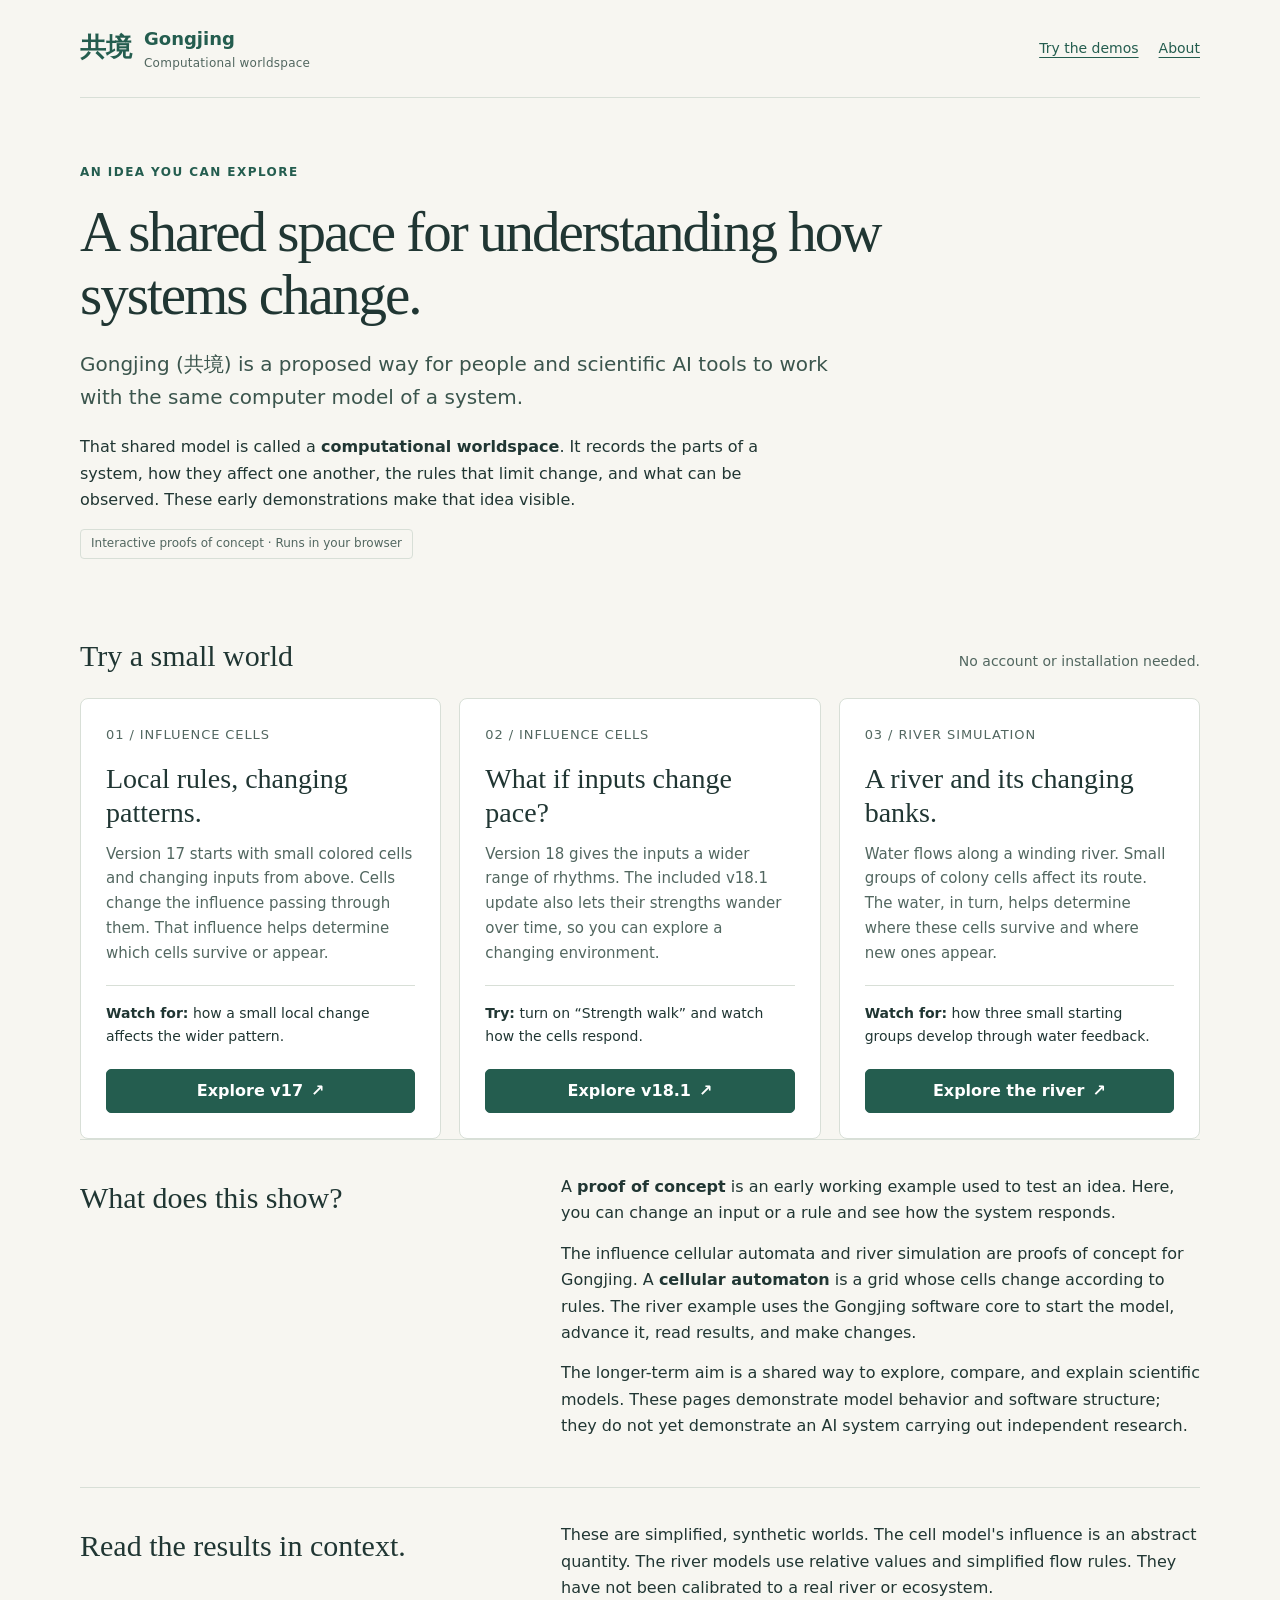
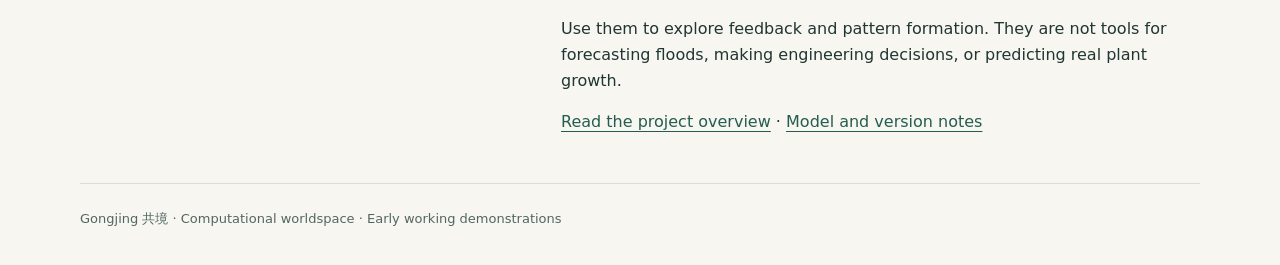
==== index.html @ f3f5782f "Gongjing 共境: computational worldspace proofs of concept Static site with three interactive browser d" ====
<!doctype html>
<html lang="en">
<head><meta charset="utf-8"><meta name="viewport" content="width=device-width,initial-scale=1"><meta name="description" content="Explore Gongjing (共境), a shared computational worldspace, through interactive influence-cell and river simulations."><title>Gongjing 共境 | Computational worldspace</title><link rel="icon" href="favicon.svg" type="image/svg+xml"><link rel="stylesheet" href="styles.css"></head>
<body>
<header class="site-header"><a class="brand" href="index.html"><span class="brand-mark" lang="zh">共境</span><span>Gongjing<small>Computational worldspace</small></span></a><nav aria-label="Main navigation"><a href="#demos">Try the demos</a><a href="#about">About</a></nav></header>
<main class="home">
<section class="hero"><span class="eyebrow">An idea you can explore</span><h1>A shared space for understanding how systems change.</h1><p class="lead">Gongjing (<span lang="zh">共境</span>) is a proposed way for people and scientific AI tools to work with the same computer model of a system.</p><p>That shared model is called a <b>computational worldspace</b>. It records the parts of a system, how they affect one another, the rules that limit change, and what can be observed. These early demonstrations make that idea visible.</p><span class="tag">Interactive proofs of concept · Runs in your browser</span></section>
<section id="demos" aria-labelledby="demos-title"><div class="section-heading"><h2 id="demos-title">Try a small world</h2><p>No account or installation needed.</p></div>
<div class="demo-grid">
<article class="demo-card"><span class="number">01 / INFLUENCE CELLS</span><h3>Local rules, changing patterns.</h3><p>Version 17 starts with small colored cells and changing inputs from above. Cells change the influence passing through them. That influence helps determine which cells survive or appear.</p><p class="watch"><b>Watch for:</b> how a small local change affects the wider pattern.</p><a class="button" href="v17.html">Explore v17 <span aria-hidden="true">↗</span></a></article>
<article class="demo-card"><span class="number">02 / INFLUENCE CELLS</span><h3>What if inputs change pace?</h3><p>Version 18 gives the inputs a wider range of rhythms. The included v18.1 update also lets their strengths wander over time, so you can explore a changing environment.</p><p class="watch"><b>Try:</b> turn on “Strength walk” and watch how the cells respond.</p><a class="button" href="v18.html">Explore v18.1 <span aria-hidden="true">↗</span></a></article>
<article class="demo-card"><span class="number">03 / RIVER SIMULATION</span><h3>A river and its changing banks.</h3><p>Water flows along a winding river. Small groups of colony cells affect its route. The water, in turn, helps determine where these cells survive and where new ones appear.</p><p class="watch"><b>Watch for:</b> how three small starting groups develop through water feedback.</p><a class="button" href="river.html">Explore the river <span aria-hidden="true">↗</span></a></article>
</div>
</section>
<section class="explanation" id="about"><h2>What does this show?</h2><div><p>A <b>proof of concept</b> is an early working example used to test an idea. Here, you can change an input or a rule and see how the system responds.</p><p>The influence cellular automata and river simulation are proofs of concept for Gongjing. A <b>cellular automaton</b> is a grid whose cells change according to rules. The river example uses the Gongjing software core to start the model, advance it, read results, and make changes.</p><p>The longer-term aim is a shared way to explore, compare, and explain scientific models. These pages demonstrate model behavior and software structure; they do not yet demonstrate an AI system carrying out independent research.</p></div></section>
<section class="explanation"><h2>Read the results in context.</h2><div><p>These are simplified, synthetic worlds. The cell model's influence is an abstract quantity. The river models use relative values and simplified flow rules. They have not been calibrated to a real river or ecosystem.</p><p>Use them to explore feedback and pattern formation. They are not tools for forecasting floods, making engineering decisions, or predicting real plant growth.</p><p><a href="README.md">Read the project overview</a> · <a href="MODEL_NOTES.md">Model and version notes</a></p></div></section>
</main><footer class="site-footer">Gongjing <span lang="zh">共境</span> · Computational worldspace · Early working demonstrations</footer>
</body></html>
---- styles.css ----
:root{color-scheme:light;--paper:#f7f6f1;--ink:#203633;--muted:#526760;--line:#d8dfd7;--green:#245d4f;--white:#fff;--blue:#246c90}
*{box-sizing:border-box}html{scroll-behavior:smooth}body{margin:0;background:var(--paper);color:var(--ink);font:16px/1.65 system-ui,-apple-system,BlinkMacSystemFont,"Segoe UI",sans-serif}a{color:var(--green);text-underline-offset:4px}a:hover{color:#103d33}a:focus-visible,button:focus-visible,input:focus-visible,summary:focus-visible,select:focus-visible{outline:3px solid #d9a33e;outline-offset:4px}button,input,select{font:inherit}button{cursor:pointer}button:disabled{cursor:default;opacity:.5}.site-header,main.home,.site-footer,.demo-shell{width:min(1120px,calc(100% - 40px));margin-inline:auto}.site-header{display:flex;align-items:center;justify-content:space-between;gap:16px;padding:24px 0;border-bottom:1px solid var(--line)}.brand{text-decoration:none;display:flex;gap:12px;align-items:center;font-size:18px;font-weight:700}.brand-mark{font-family:serif;color:var(--green);font-size:26px}.brand small{display:block;font-size:12px;font-weight:400;letter-spacing:.02em;color:var(--muted)}.site-header nav{display:flex;gap:20px;font-size:14px}.eyebrow{color:var(--green);text-transform:uppercase;font-size:12px;letter-spacing:.12em;font-weight:700}.hero{padding:60px 0 40px;max-width:850px}.hero h1{font-family:Georgia,"Times New Roman",serif;font-weight:400;line-height:1.1;letter-spacing:-.035em;font-size:clamp(34px,5vw,57px);margin:16px 0 22px}.hero .lead{font-size:20px;max-width:750px;color:#3b554d}.hero p{max-width:740px}.tag{display:inline-flex;padding:4px 10px;border:1px solid var(--line);border-radius:4px;font-size:12px;color:var(--muted)}.section-heading{display:flex;gap:20px;align-items:baseline;justify-content:space-between;padding-top:15px}.section-heading h2{font:400 30px Georgia,serif}.section-heading p{font-size:14px;color:var(--muted)}.demo-grid{display:grid;grid-template-columns:repeat(3,minmax(0,1fr));gap:18px}.demo-card{background:var(--white);border:1px solid var(--line);padding:25px;display:flex;flex-direction:column;border-radius:8px}.demo-card .number{font-size:13px;color:var(--muted);letter-spacing:.07em}.demo-card h3{font:400 28px/1.2 Georgia,serif;margin:17px 0 12px}.demo-card p{color:var(--muted);font-size:15px;margin:0 0 20px}.demo-card .watch{color:var(--ink);font-size:14px;border-top:1px solid var(--line);padding-top:16px}.button{display:inline-flex;justify-content:center;align-items:center;gap:8px;text-decoration:none;background:var(--green);border:1px solid var(--green);border-radius:5px;padding:10px 16px;color:white;font-weight:600;line-height:1.4}.button:hover{background:#17483c;color:white}.demo-card .button{margin-top:auto}.button.secondary{background:transparent;color:var(--green);border-color:var(--line)}.related{margin:20px 0 46px;padding:19px 22px;border-left:3px solid #a7bba6;background:#eef2e9;font-size:15px}.explanation{border-top:1px solid var(--line);padding:34px 0;display:grid;grid-template-columns:1fr 1.5fr;gap:55px}.explanation h2{font:400 30px/1.2 Georgia,serif;margin:6px 0}.explanation p{margin:0 0 14px}.explanation ul{padding-left:20px}.site-footer{border-top:1px solid var(--line);padding:24px 0 35px;font-size:13px;color:var(--muted)}.demo-shell{padding:26px 0 45px}.demo-intro{max-width:800px;margin:0 0 25px}.demo-intro h1{font:400 clamp(28px,4vw,42px)/1.15 Georgia,serif;margin:10px 0 15px}.demo-intro p{margin:9px 0}.guide{background:#edf3eb;border:1px solid #d5e1d0;padding:16px 20px;border-radius:6px;margin:20px 0;font-size:15px}.guide p{margin:5px 0}.guide ol{margin:7px 0;padding-left:23px}.controls-bar{display:flex;gap:10px;flex-wrap:wrap;align-items:center;padding:15px;background:#fff;border:1px solid var(--line);border-radius:7px;margin:15px 0}.controls-bar button{padding:8px 14px;border:1px solid var(--line);background:white;border-radius:5px;min-height:42px}.controls-bar button.primary{background:var(--green);color:white;border-color:var(--green)}.controls-bar label{display:flex;align-items:center;gap:8px;font-size:14px}.controls-bar input[type=number]{width:94px;padding:7px;border:1px solid var(--line);border-radius:4px}.controls-bar input[type=range]{width:110px;accent-color:var(--green)}.view-grid{display:grid;grid-template-columns:repeat(3,minmax(0,1fr));gap:14px}.view{margin:0;min-width:0;background:white;border:1px solid var(--line);border-radius:7px;overflow:hidden}.view canvas{display:block;width:100%;aspect-ratio:1}.view figcaption{padding:13px 16px;font-size:14px;line-height:1.5}.view figcaption b{display:block;font-size:16px}.metrics-row{display:grid;grid-template-columns:repeat(4,minmax(0,1fr));gap:12px;margin:16px 0}.metric-box{border:1px solid var(--line);border-radius:6px;background:white;padding:14px}.metric-box span{font-size:13px;color:var(--muted);display:block}.metric-box strong{font-size:23px;font-weight:500}.model-note{font-size:14px;color:var(--muted)}details.notes{border:1px solid var(--line);border-radius:6px;padding:14px 18px;margin:16px 0;background:white}summary{cursor:pointer;font-weight:600}.notes p,.notes li{font-size:14px}.trace{white-space:pre-wrap;font:12px/1.55 ui-monospace,SFMono-Regular,Consolas,monospace;color:var(--muted);max-height:180px;overflow:auto}.table-wrap{overflow:auto}table{width:100%;border-collapse:collapse;font-size:14px}th,td{padding:10px 12px;text-align:left;vertical-align:top;border-bottom:1px solid var(--line)}.legend{display:flex;flex-wrap:wrap;gap:18px;font-size:13px;color:var(--muted);margin:12px 0}.legend i{display:inline-block;width:10px;height:10px;border-radius:2px;margin-right:5px}.river-stage{background:#f5f3ee;border:1px solid var(--line);border-radius:7px;overflow:hidden}.river-stage canvas{display:block;width:100%;height:620px}.running-status{font-size:14px;min-height:24px;color:var(--muted)}.toggle-row{display:flex;gap:14px;flex-wrap:wrap;font-size:14px}.toggle-row label{display:flex;gap:6px;align-items:center}
@media(max-width:760px){.demo-grid,.view-grid{grid-template-columns:1fr}.demo-card{padding:23px}.hero{padding:35px 0 25px}.hero .lead{font-size:18px}.explanation{grid-template-columns:1fr;gap:16px}.section-heading{display:block}.section-heading p{margin-top:-12px}.site-header nav{gap:12px}.brand small{max-width:130px}.metrics-row{grid-template-columns:repeat(2,minmax(0,1fr))}.river-stage canvas{height:520px}.view canvas{max-height:450px}.site-header,main.home,.site-footer,.demo-shell{width:calc(100% - 28px)}}
@media(prefers-reduced-motion:reduce){html{scroll-behavior:auto}}
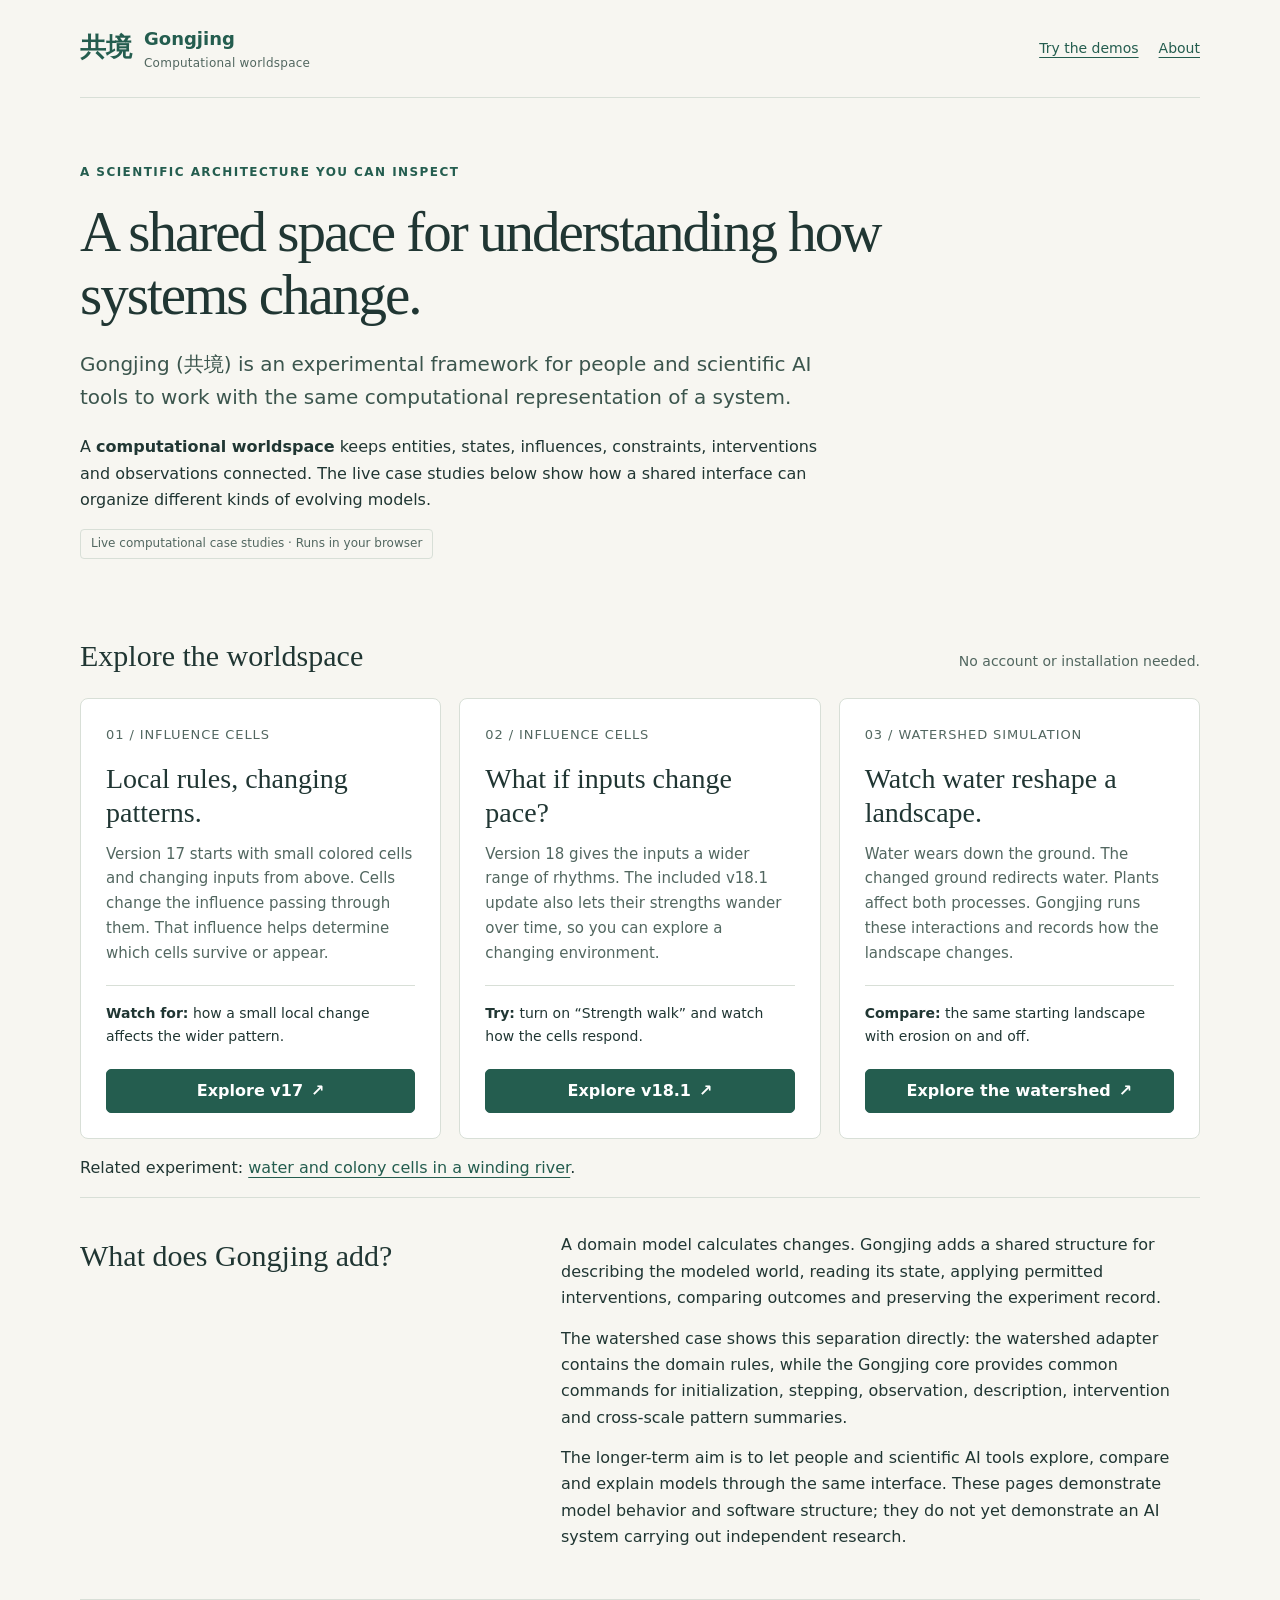
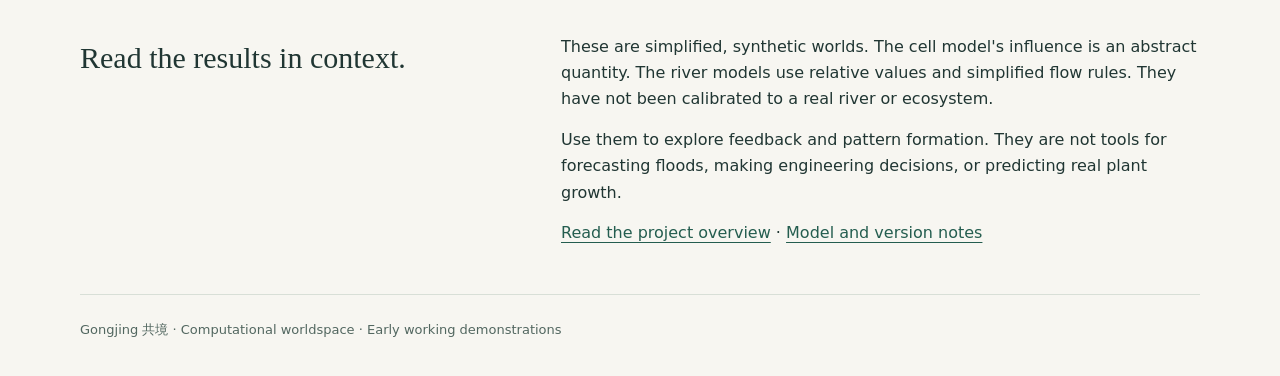
==== commit abc2677e: "Present watershed as a Gongjing computational worldspace" ====
--- a/index.html
+++ b/index.html
@@ -4,15 +4,16 @@
 <body>
 <header class="site-header"><a class="brand" href="index.html"><span class="brand-mark" lang="zh">共境</span><span>Gongjing<small>Computational worldspace</small></span></a><nav aria-label="Main navigation"><a href="#demos">Try the demos</a><a href="#about">About</a></nav></header>
 <main class="home">
-<section class="hero"><span class="eyebrow">An idea you can explore</span><h1>A shared space for understanding how systems change.</h1><p class="lead">Gongjing (<span lang="zh">共境</span>) is a proposed way for people and scientific AI tools to work with the same computer model of a system.</p><p>That shared model is called a <b>computational worldspace</b>. It records the parts of a system, how they affect one another, the rules that limit change, and what can be observed. These early demonstrations make that idea visible.</p><span class="tag">Interactive proofs of concept · Runs in your browser</span></section>
-<section id="demos" aria-labelledby="demos-title"><div class="section-heading"><h2 id="demos-title">Try a small world</h2><p>No account or installation needed.</p></div>
+<section class="hero"><span class="eyebrow">A scientific architecture you can inspect</span><h1>A shared space for understanding how systems change.</h1><p class="lead">Gongjing (<span lang="zh">共境</span>) is an experimental framework for people and scientific AI tools to work with the same computational representation of a system.</p><p>A <b>computational worldspace</b> keeps entities, states, influences, constraints, interventions and observations connected. The live case studies below show how a shared interface can organize different kinds of evolving models.</p><span class="tag">Live computational case studies · Runs in your browser</span></section>
+<section id="demos" aria-labelledby="demos-title"><div class="section-heading"><h2 id="demos-title">Explore the worldspace</h2><p>No account or installation needed.</p></div>
 <div class="demo-grid">
 <article class="demo-card"><span class="number">01 / INFLUENCE CELLS</span><h3>Local rules, changing patterns.</h3><p>Version 17 starts with small colored cells and changing inputs from above. Cells change the influence passing through them. That influence helps determine which cells survive or appear.</p><p class="watch"><b>Watch for:</b> how a small local change affects the wider pattern.</p><a class="button" href="v17.html">Explore v17 <span aria-hidden="true">↗</span></a></article>
 <article class="demo-card"><span class="number">02 / INFLUENCE CELLS</span><h3>What if inputs change pace?</h3><p>Version 18 gives the inputs a wider range of rhythms. The included v18.1 update also lets their strengths wander over time, so you can explore a changing environment.</p><p class="watch"><b>Try:</b> turn on “Strength walk” and watch how the cells respond.</p><a class="button" href="v18.html">Explore v18.1 <span aria-hidden="true">↗</span></a></article>
-<article class="demo-card"><span class="number">03 / RIVER SIMULATION</span><h3>A river and its changing banks.</h3><p>Water flows along a winding river. Small groups of colony cells affect its route. The water, in turn, helps determine where these cells survive and where new ones appear.</p><p class="watch"><b>Watch for:</b> how three small starting groups develop through water feedback.</p><a class="button" href="river.html">Explore the river <span aria-hidden="true">↗</span></a></article>
+<article class="demo-card"><span class="number">03 / WATERSHED SIMULATION</span><h3>Watch water reshape a landscape.</h3><p>Water wears down the ground. The changed ground redirects water. Plants affect both processes. Gongjing runs these interactions and records how the landscape changes.</p><p class="watch"><b>Compare:</b> the same starting landscape with erosion on and off.</p><a class="button" href="watershed.html">Explore the watershed <span aria-hidden="true">↗</span></a></article>
 </div>
+<p>Related experiment: <a href="river.html">water and colony cells in a winding river</a>.</p>
 </section>
-<section class="explanation" id="about"><h2>What does this show?</h2><div><p>A <b>proof of concept</b> is an early working example used to test an idea. Here, you can change an input or a rule and see how the system responds.</p><p>The influence cellular automata and river simulation are proofs of concept for Gongjing. A <b>cellular automaton</b> is a grid whose cells change according to rules. The river example uses the Gongjing software core to start the model, advance it, read results, and make changes.</p><p>The longer-term aim is a shared way to explore, compare, and explain scientific models. These pages demonstrate model behavior and software structure; they do not yet demonstrate an AI system carrying out independent research.</p></div></section>
+<section class="explanation" id="about"><h2>What does Gongjing add?</h2><div><p>A domain model calculates changes. Gongjing adds a shared structure for describing the modeled world, reading its state, applying permitted interventions, comparing outcomes and preserving the experiment record.</p><p>The watershed case shows this separation directly: the watershed adapter contains the domain rules, while the Gongjing core provides common commands for initialization, stepping, observation, description, intervention and cross-scale pattern summaries.</p><p>The longer-term aim is to let people and scientific AI tools explore, compare and explain models through the same interface. These pages demonstrate model behavior and software structure; they do not yet demonstrate an AI system carrying out independent research.</p></div></section>
 <section class="explanation"><h2>Read the results in context.</h2><div><p>These are simplified, synthetic worlds. The cell model's influence is an abstract quantity. The river models use relative values and simplified flow rules. They have not been calibrated to a real river or ecosystem.</p><p>Use them to explore feedback and pattern formation. They are not tools for forecasting floods, making engineering decisions, or predicting real plant growth.</p><p><a href="README.md">Read the project overview</a> · <a href="MODEL_NOTES.md">Model and version notes</a></p></div></section>
 </main><footer class="site-footer">Gongjing <span lang="zh">共境</span> · Computational worldspace · Early working demonstrations</footer>
 </body></html>
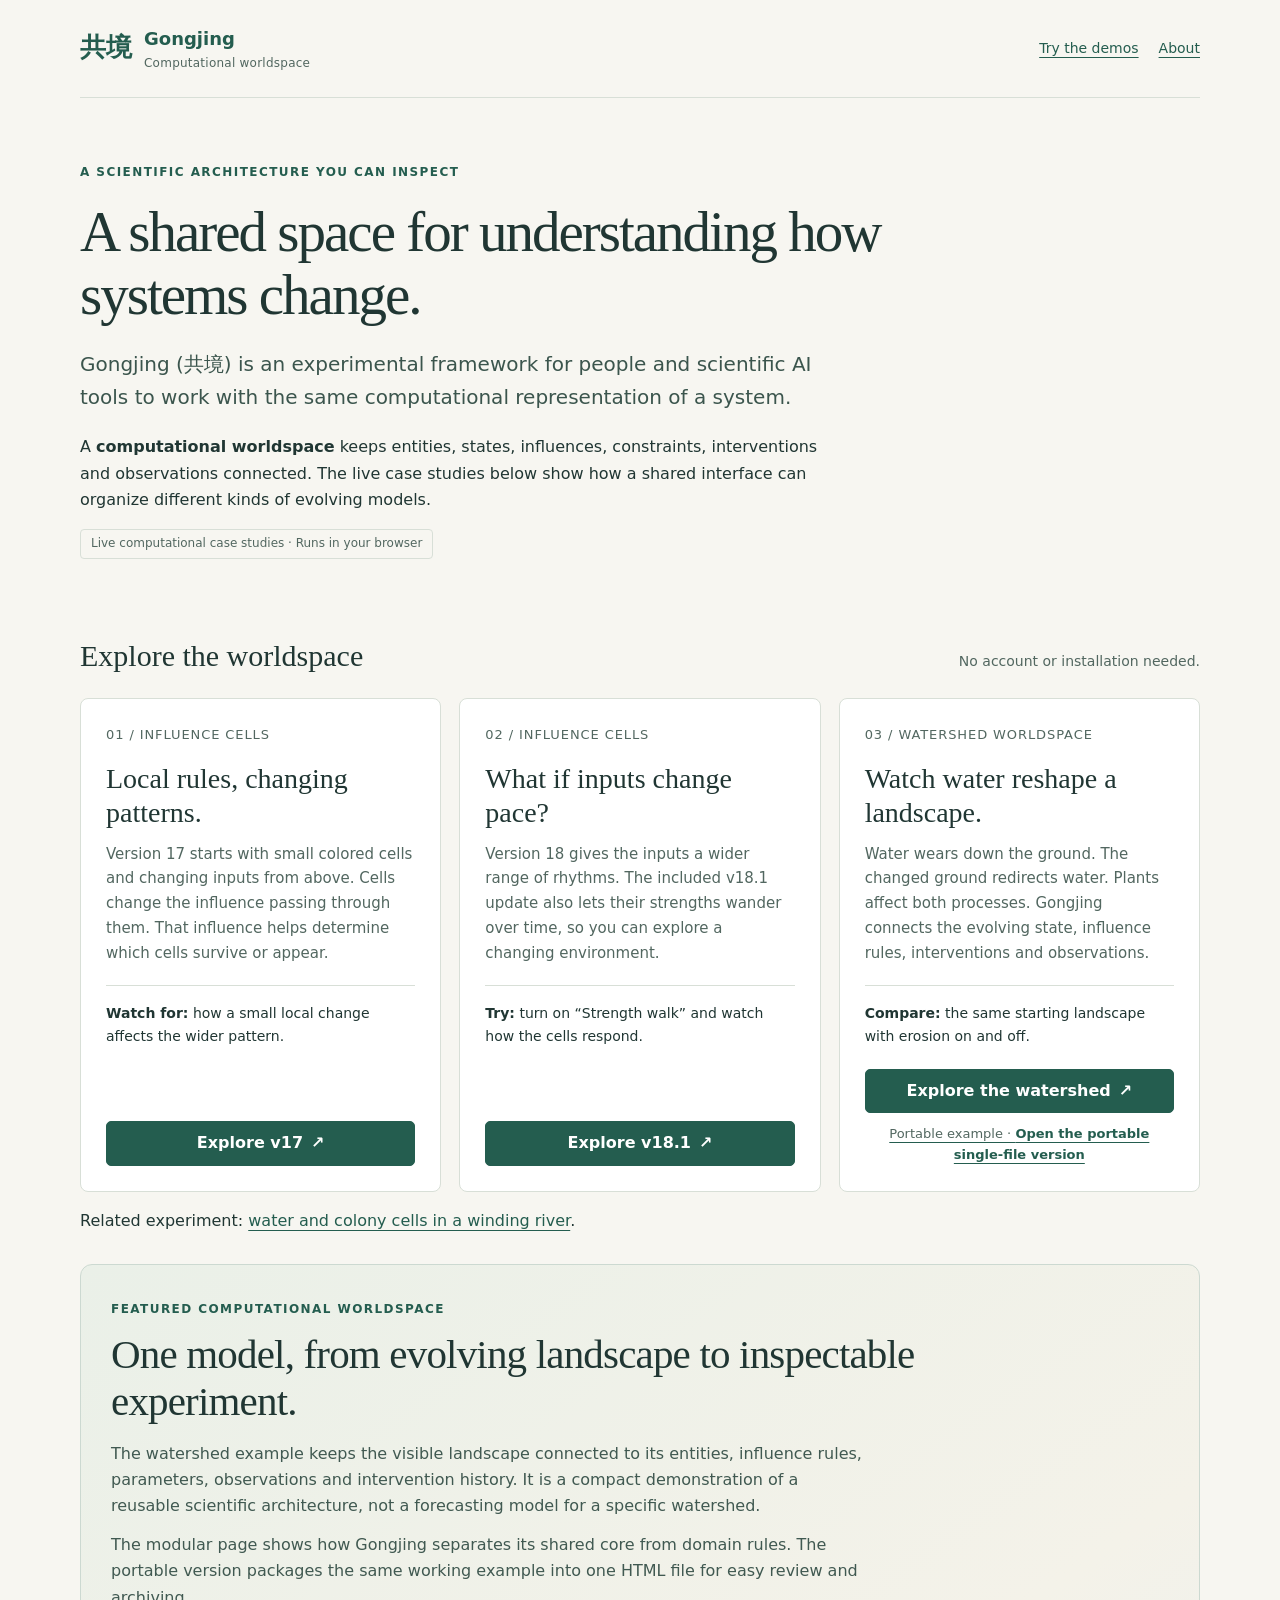
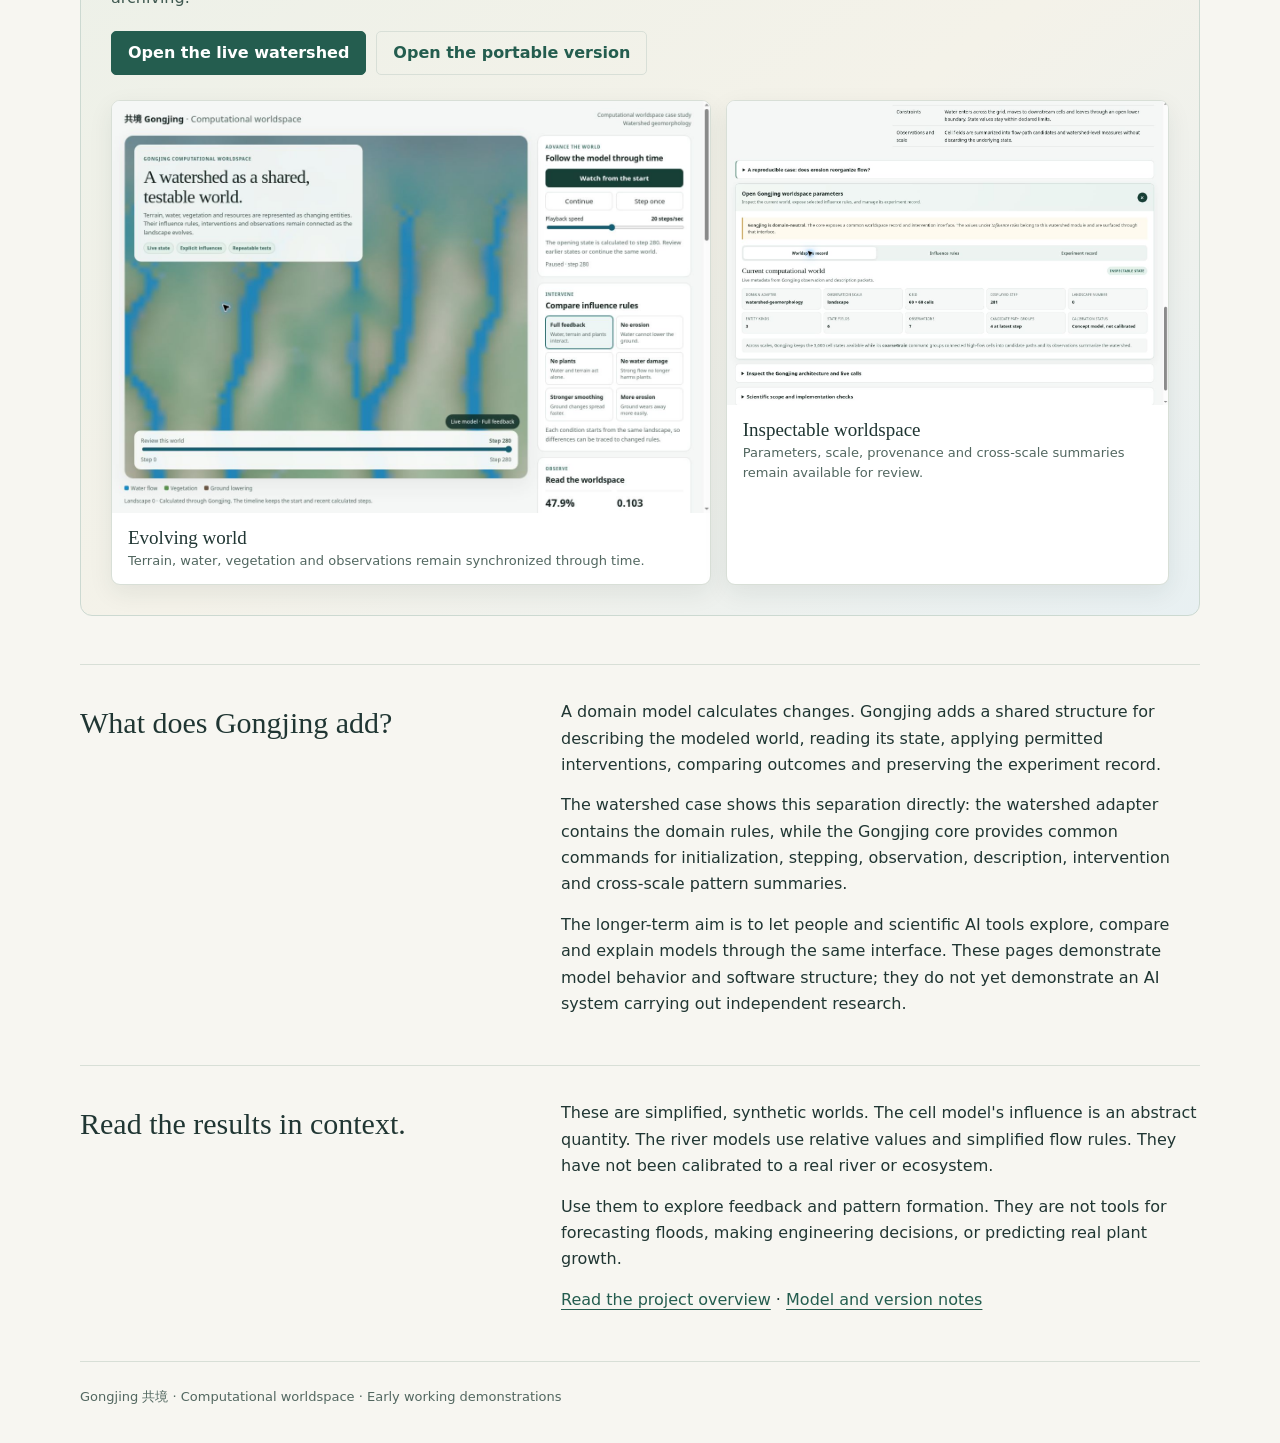
==== commit 6890c765: "Feature watershed screenshots and portable example" ====
--- a/index.html
+++ b/index.html
@@ -9,9 +9,16 @@
 <div class="demo-grid">
 <article class="demo-card"><span class="number">01 / INFLUENCE CELLS</span><h3>Local rules, changing patterns.</h3><p>Version 17 starts with small colored cells and changing inputs from above. Cells change the influence passing through them. That influence helps determine which cells survive or appear.</p><p class="watch"><b>Watch for:</b> how a small local change affects the wider pattern.</p><a class="button" href="v17.html">Explore v17 <span aria-hidden="true">↗</span></a></article>
 <article class="demo-card"><span class="number">02 / INFLUENCE CELLS</span><h3>What if inputs change pace?</h3><p>Version 18 gives the inputs a wider range of rhythms. The included v18.1 update also lets their strengths wander over time, so you can explore a changing environment.</p><p class="watch"><b>Try:</b> turn on “Strength walk” and watch how the cells respond.</p><a class="button" href="v18.html">Explore v18.1 <span aria-hidden="true">↗</span></a></article>
-<article class="demo-card"><span class="number">03 / WATERSHED SIMULATION</span><h3>Watch water reshape a landscape.</h3><p>Water wears down the ground. The changed ground redirects water. Plants affect both processes. Gongjing runs these interactions and records how the landscape changes.</p><p class="watch"><b>Compare:</b> the same starting landscape with erosion on and off.</p><a class="button" href="watershed.html">Explore the watershed <span aria-hidden="true">↗</span></a></article>
+<article class="demo-card"><span class="number">03 / WATERSHED WORLDSPACE</span><h3>Watch water reshape a landscape.</h3><p>Water wears down the ground. The changed ground redirects water. Plants affect both processes. Gongjing connects the evolving state, influence rules, interventions and observations.</p><p class="watch"><b>Compare:</b> the same starting landscape with erosion on and off.</p><div class="card-actions"><a class="button" href="watershed.html">Explore the watershed <span aria-hidden="true">↗</span></a><a class="standalone-link" href="Gongjing_Watershed_Ecosystem_Showcase.html">Open the portable single-file version</a></div></article>
 </div>
 <p>Related experiment: <a href="river.html">water and colony cells in a winding river</a>.</p>
+<section class="watershed-feature" aria-labelledby="watershed-feature-title">
+<div class="feature-copy"><span class="eyebrow">Featured computational worldspace</span><h2 id="watershed-feature-title">One model, from evolving landscape to inspectable experiment.</h2><p>The watershed example keeps the visible landscape connected to its entities, influence rules, parameters, observations and intervention history. It is a compact demonstration of a reusable scientific architecture, not a forecasting model for a specific watershed.</p><p>The modular page shows how Gongjing separates its shared core from domain rules. The portable version packages the same working example into one HTML file for easy review and archiving.</p><div class="feature-actions"><a class="button" href="watershed.html">Open the live watershed</a><a class="button secondary" href="Gongjing_Watershed_Ecosystem_Showcase.html">Open the portable version</a></div></div>
+<div class="screenshot-grid">
+<a class="screenshot-card" href="watershed.html"><figure><img src="assets/watershed-worldspace-overview.jpg" alt="The Gongjing watershed worldspace showing an evolving landscape, scenario controls and live observations." loading="lazy" width="1346" height="926"><figcaption><b>Evolving world</b><span>Terrain, water, vegetation and observations remain synchronized through time.</span></figcaption></figure></a>
+<a class="screenshot-card" href="watershed.html"><figure><img src="assets/watershed-worldspace-parameters.jpg" alt="The open Gongjing parameter panel showing model metadata, scale, state fields and observations." loading="lazy" width="1346" height="926"><figcaption><b>Inspectable worldspace</b><span>Parameters, scale, provenance and cross-scale summaries remain available for review.</span></figcaption></figure></a>
+</div>
+</section>
 </section>
 <section class="explanation" id="about"><h2>What does Gongjing add?</h2><div><p>A domain model calculates changes. Gongjing adds a shared structure for describing the modeled world, reading its state, applying permitted interventions, comparing outcomes and preserving the experiment record.</p><p>The watershed case shows this separation directly: the watershed adapter contains the domain rules, while the Gongjing core provides common commands for initialization, stepping, observation, description, intervention and cross-scale pattern summaries.</p><p>The longer-term aim is to let people and scientific AI tools explore, compare and explain models through the same interface. These pages demonstrate model behavior and software structure; they do not yet demonstrate an AI system carrying out independent research.</p></div></section>
 <section class="explanation"><h2>Read the results in context.</h2><div><p>These are simplified, synthetic worlds. The cell model's influence is an abstract quantity. The river models use relative values and simplified flow rules. They have not been calibrated to a real river or ecosystem.</p><p>Use them to explore feedback and pattern formation. They are not tools for forecasting floods, making engineering decisions, or predicting real plant growth.</p><p><a href="README.md">Read the project overview</a> · <a href="MODEL_NOTES.md">Model and version notes</a></p></div></section>
--- a/styles.css
+++ b/styles.css
@@ -1,4 +1,6 @@
 :root{color-scheme:light;--paper:#f7f6f1;--ink:#203633;--muted:#526760;--line:#d8dfd7;--green:#245d4f;--white:#fff;--blue:#246c90}
 *{box-sizing:border-box}html{scroll-behavior:smooth}body{margin:0;background:var(--paper);color:var(--ink);font:16px/1.65 system-ui,-apple-system,BlinkMacSystemFont,"Segoe UI",sans-serif}a{color:var(--green);text-underline-offset:4px}a:hover{color:#103d33}a:focus-visible,button:focus-visible,input:focus-visible,summary:focus-visible,select:focus-visible{outline:3px solid #d9a33e;outline-offset:4px}button,input,select{font:inherit}button{cursor:pointer}button:disabled{cursor:default;opacity:.5}.site-header,main.home,.site-footer,.demo-shell{width:min(1120px,calc(100% - 40px));margin-inline:auto}.site-header{display:flex;align-items:center;justify-content:space-between;gap:16px;padding:24px 0;border-bottom:1px solid var(--line)}.brand{text-decoration:none;display:flex;gap:12px;align-items:center;font-size:18px;font-weight:700}.brand-mark{font-family:serif;color:var(--green);font-size:26px}.brand small{display:block;font-size:12px;font-weight:400;letter-spacing:.02em;color:var(--muted)}.site-header nav{display:flex;gap:20px;font-size:14px}.eyebrow{color:var(--green);text-transform:uppercase;font-size:12px;letter-spacing:.12em;font-weight:700}.hero{padding:60px 0 40px;max-width:850px}.hero h1{font-family:Georgia,"Times New Roman",serif;font-weight:400;line-height:1.1;letter-spacing:-.035em;font-size:clamp(34px,5vw,57px);margin:16px 0 22px}.hero .lead{font-size:20px;max-width:750px;color:#3b554d}.hero p{max-width:740px}.tag{display:inline-flex;padding:4px 10px;border:1px solid var(--line);border-radius:4px;font-size:12px;color:var(--muted)}.section-heading{display:flex;gap:20px;align-items:baseline;justify-content:space-between;padding-top:15px}.section-heading h2{font:400 30px Georgia,serif}.section-heading p{font-size:14px;color:var(--muted)}.demo-grid{display:grid;grid-template-columns:repeat(3,minmax(0,1fr));gap:18px}.demo-card{background:var(--white);border:1px solid var(--line);padding:25px;display:flex;flex-direction:column;border-radius:8px}.demo-card .number{font-size:13px;color:var(--muted);letter-spacing:.07em}.demo-card h3{font:400 28px/1.2 Georgia,serif;margin:17px 0 12px}.demo-card p{color:var(--muted);font-size:15px;margin:0 0 20px}.demo-card .watch{color:var(--ink);font-size:14px;border-top:1px solid var(--line);padding-top:16px}.button{display:inline-flex;justify-content:center;align-items:center;gap:8px;text-decoration:none;background:var(--green);border:1px solid var(--green);border-radius:5px;padding:10px 16px;color:white;font-weight:600;line-height:1.4}.button:hover{background:#17483c;color:white}.demo-card .button{margin-top:auto}.button.secondary{background:transparent;color:var(--green);border-color:var(--line)}.related{margin:20px 0 46px;padding:19px 22px;border-left:3px solid #a7bba6;background:#eef2e9;font-size:15px}.explanation{border-top:1px solid var(--line);padding:34px 0;display:grid;grid-template-columns:1fr 1.5fr;gap:55px}.explanation h2{font:400 30px/1.2 Georgia,serif;margin:6px 0}.explanation p{margin:0 0 14px}.explanation ul{padding-left:20px}.site-footer{border-top:1px solid var(--line);padding:24px 0 35px;font-size:13px;color:var(--muted)}.demo-shell{padding:26px 0 45px}.demo-intro{max-width:800px;margin:0 0 25px}.demo-intro h1{font:400 clamp(28px,4vw,42px)/1.15 Georgia,serif;margin:10px 0 15px}.demo-intro p{margin:9px 0}.guide{background:#edf3eb;border:1px solid #d5e1d0;padding:16px 20px;border-radius:6px;margin:20px 0;font-size:15px}.guide p{margin:5px 0}.guide ol{margin:7px 0;padding-left:23px}.controls-bar{display:flex;gap:10px;flex-wrap:wrap;align-items:center;padding:15px;background:#fff;border:1px solid var(--line);border-radius:7px;margin:15px 0}.controls-bar button{padding:8px 14px;border:1px solid var(--line);background:white;border-radius:5px;min-height:42px}.controls-bar button.primary{background:var(--green);color:white;border-color:var(--green)}.controls-bar label{display:flex;align-items:center;gap:8px;font-size:14px}.controls-bar input[type=number]{width:94px;padding:7px;border:1px solid var(--line);border-radius:4px}.controls-bar input[type=range]{width:110px;accent-color:var(--green)}.view-grid{display:grid;grid-template-columns:repeat(3,minmax(0,1fr));gap:14px}.view{margin:0;min-width:0;background:white;border:1px solid var(--line);border-radius:7px;overflow:hidden}.view canvas{display:block;width:100%;aspect-ratio:1}.view figcaption{padding:13px 16px;font-size:14px;line-height:1.5}.view figcaption b{display:block;font-size:16px}.metrics-row{display:grid;grid-template-columns:repeat(4,minmax(0,1fr));gap:12px;margin:16px 0}.metric-box{border:1px solid var(--line);border-radius:6px;background:white;padding:14px}.metric-box span{font-size:13px;color:var(--muted);display:block}.metric-box strong{font-size:23px;font-weight:500}.model-note{font-size:14px;color:var(--muted)}details.notes{border:1px solid var(--line);border-radius:6px;padding:14px 18px;margin:16px 0;background:white}summary{cursor:pointer;font-weight:600}.notes p,.notes li{font-size:14px}.trace{white-space:pre-wrap;font:12px/1.55 ui-monospace,SFMono-Regular,Consolas,monospace;color:var(--muted);max-height:180px;overflow:auto}.table-wrap{overflow:auto}table{width:100%;border-collapse:collapse;font-size:14px}th,td{padding:10px 12px;text-align:left;vertical-align:top;border-bottom:1px solid var(--line)}.legend{display:flex;flex-wrap:wrap;gap:18px;font-size:13px;color:var(--muted);margin:12px 0}.legend i{display:inline-block;width:10px;height:10px;border-radius:2px;margin-right:5px}.river-stage{background:#f5f3ee;border:1px solid var(--line);border-radius:7px;overflow:hidden}.river-stage canvas{display:block;width:100%;height:620px}.running-status{font-size:14px;min-height:24px;color:var(--muted)}.toggle-row{display:flex;gap:14px;flex-wrap:wrap;font-size:14px}.toggle-row label{display:flex;gap:6px;align-items:center}
-@media(max-width:760px){.demo-grid,.view-grid{grid-template-columns:1fr}.demo-card{padding:23px}.hero{padding:35px 0 25px}.hero .lead{font-size:18px}.explanation{grid-template-columns:1fr;gap:16px}.section-heading{display:block}.section-heading p{margin-top:-12px}.site-header nav{gap:12px}.brand small{max-width:130px}.metrics-row{grid-template-columns:repeat(2,minmax(0,1fr))}.river-stage canvas{height:520px}.view canvas{max-height:450px}.site-header,main.home,.site-footer,.demo-shell{width:calc(100% - 28px)}}
+.card-actions{display:grid;gap:10px;margin-top:auto}.demo-card .card-actions .button{margin-top:0}.standalone-link{text-align:center;font-size:13px;font-weight:650;text-decoration-thickness:1px}.standalone-link::before{content:"Portable example · ";color:var(--muted);font-weight:400}
+.watershed-feature{margin:30px 0 48px;padding:30px;background:linear-gradient(145deg,#eaf0e8,#f4f2e9 58%,#e8f0f2);border:1px solid #ccd9d1;border-radius:12px}.feature-copy{max-width:850px}.feature-copy h2{font:400 clamp(27px,4vw,41px)/1.16 Georgia,serif;letter-spacing:-.02em;margin:9px 0 15px}.feature-copy p{max-width:760px;color:#405951;margin:0 0 12px}.feature-actions{display:flex;gap:10px;flex-wrap:wrap;margin-top:20px}.screenshot-grid{display:grid;grid-template-columns:1.15fr .85fr;gap:15px;margin-top:25px}.screenshot-card{text-decoration:none;color:inherit}.screenshot-card figure{height:100%;margin:0;background:white;border:1px solid var(--line);border-radius:9px;overflow:hidden;box-shadow:0 8px 24px rgb(25 56 48 / 8%);transition:transform .18s ease,box-shadow .18s ease}.screenshot-card:hover figure{transform:translateY(-2px);box-shadow:0 12px 28px rgb(25 56 48 / 13%)}.screenshot-card img{display:block;width:100%;height:auto;aspect-ratio:1346/926;object-fit:cover;object-position:top}.screenshot-card figcaption{display:grid;gap:2px;padding:14px 16px}.screenshot-card figcaption b{font:400 19px Georgia,serif;color:var(--ink)}.screenshot-card figcaption span{font-size:13px;line-height:1.5;color:var(--muted)}
+@media(max-width:760px){.demo-grid,.view-grid,.screenshot-grid{grid-template-columns:1fr}.demo-card{padding:23px}.hero{padding:35px 0 25px}.hero .lead{font-size:18px}.explanation{grid-template-columns:1fr;gap:16px}.section-heading{display:block}.section-heading p{margin-top:-12px}.site-header nav{gap:12px}.brand small{max-width:130px}.metrics-row{grid-template-columns:repeat(2,minmax(0,1fr))}.river-stage canvas{height:520px}.view canvas{max-height:450px}.site-header,main.home,.site-footer,.demo-shell{width:calc(100% - 28px)}.watershed-feature{padding:22px;margin-bottom:36px}.feature-actions{display:grid}.feature-actions .button{width:100%}}
 @media(prefers-reduced-motion:reduce){html{scroll-behavior:auto}}
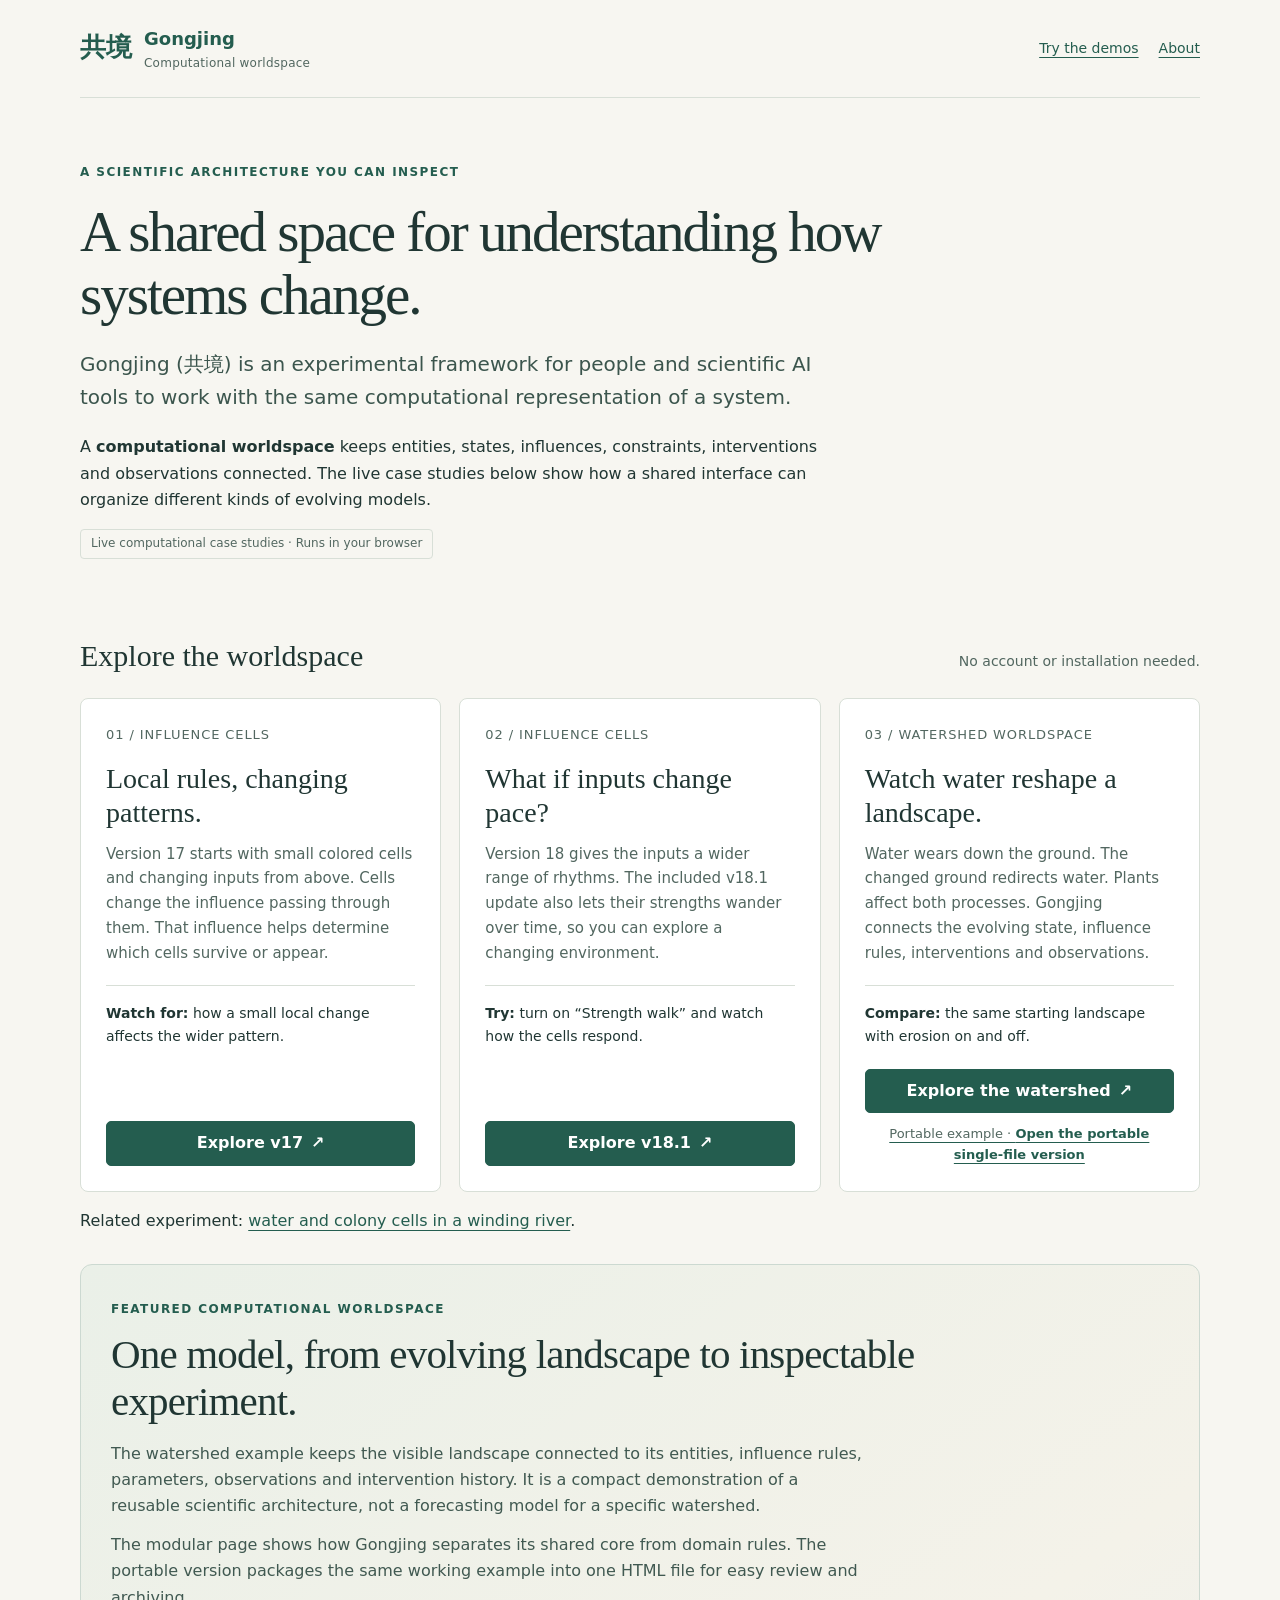
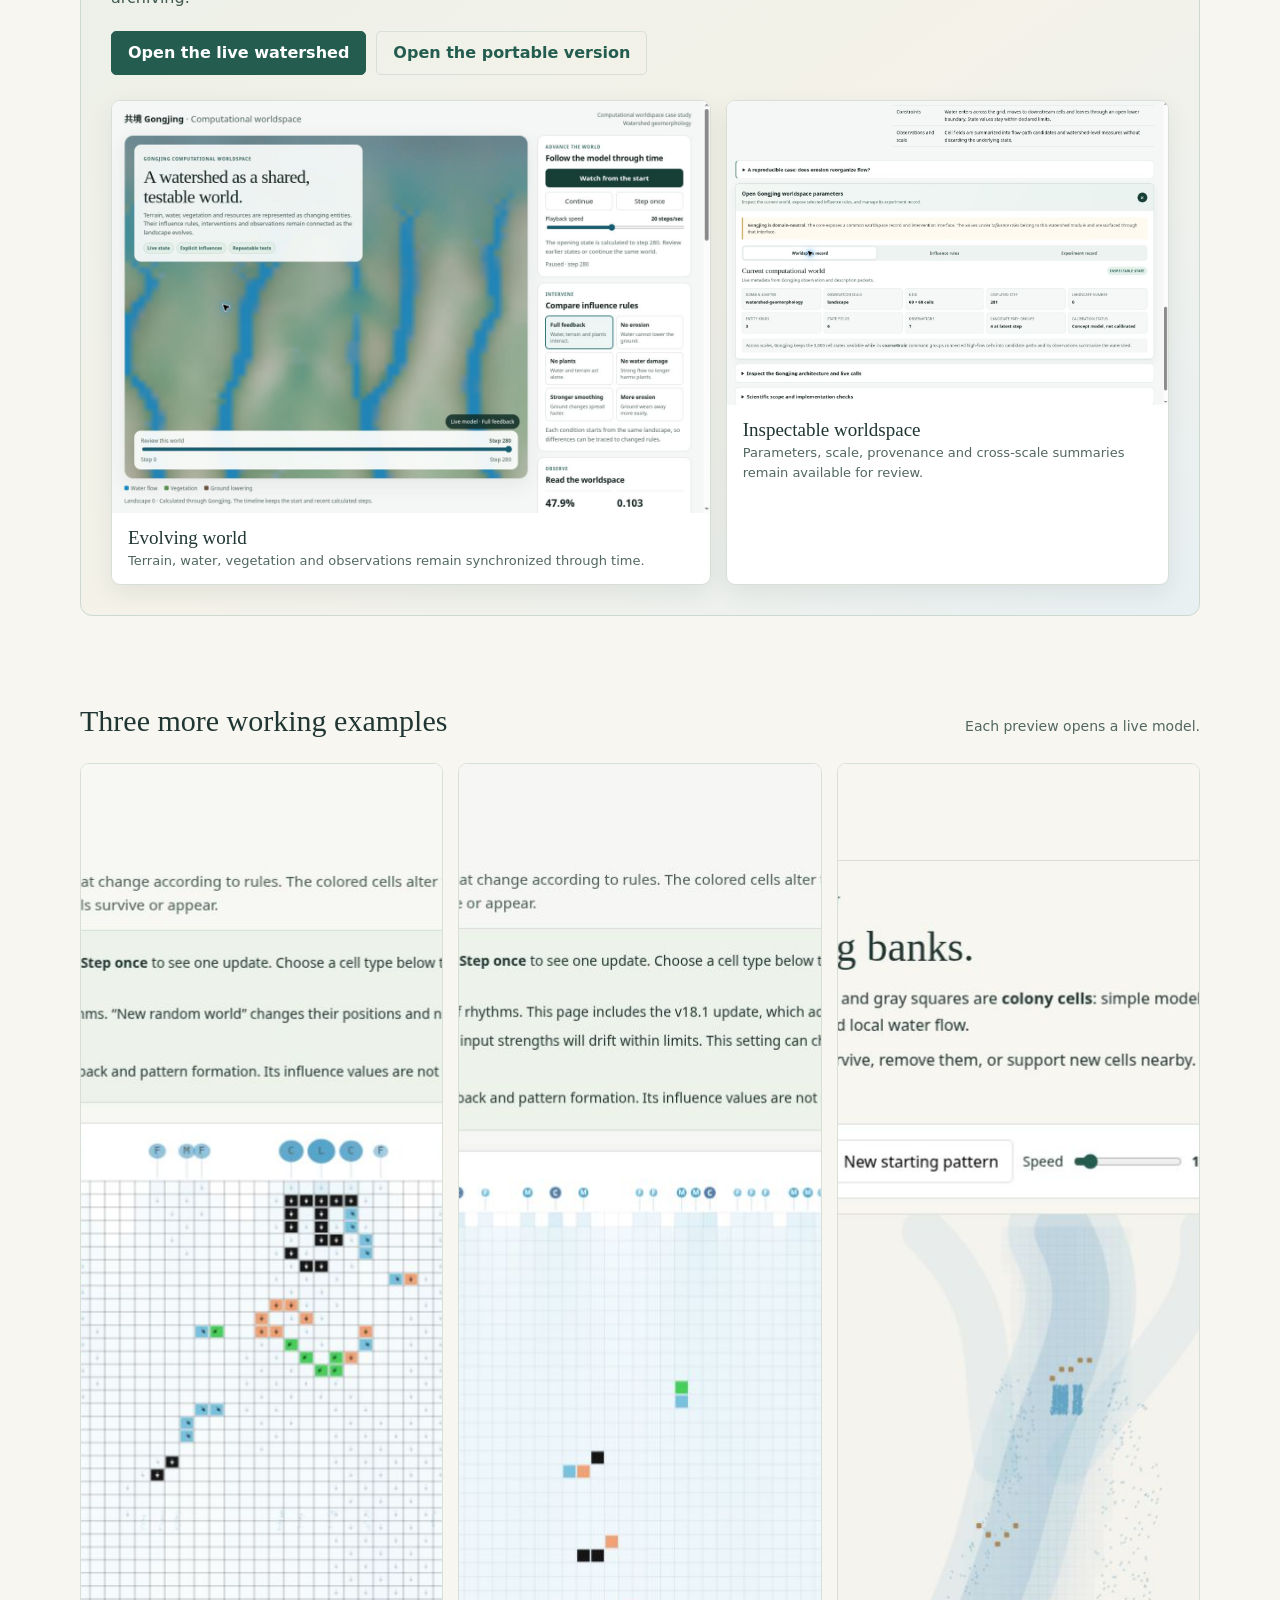
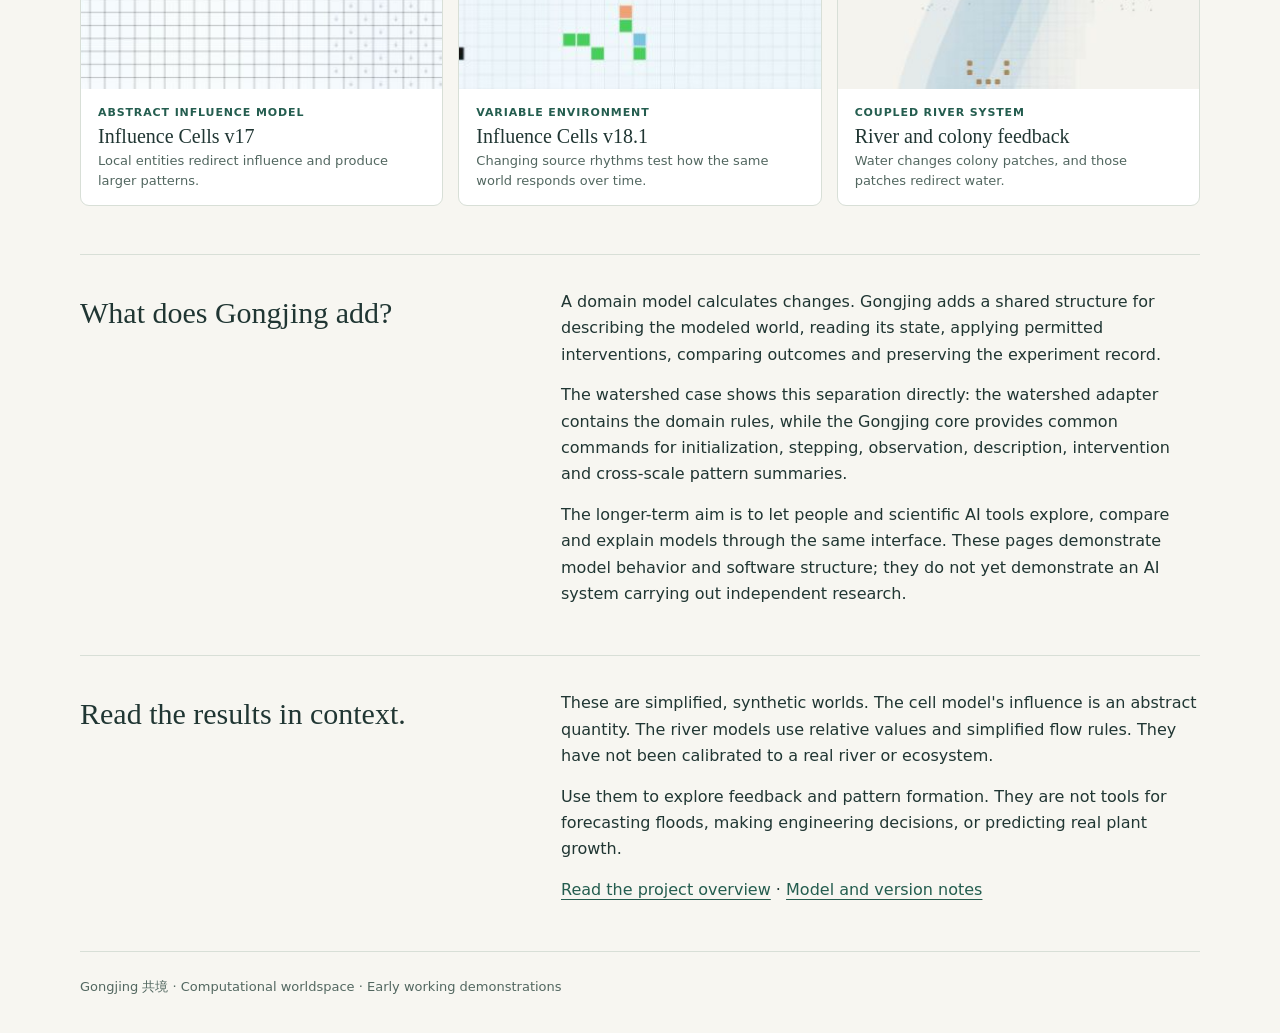
==== commit 66cf7854: "Add live previews for v17 v18 and river demos" ====
--- a/index.html
+++ b/index.html
@@ -1,6 +1,6 @@
 <!doctype html>
 <html lang="en">
-<head><meta charset="utf-8"><meta name="viewport" content="width=device-width,initial-scale=1"><meta name="description" content="Explore Gongjing (共境), a shared computational worldspace, through interactive influence-cell and river simulations."><title>Gongjing 共境 | Computational worldspace</title><link rel="icon" href="favicon.svg" type="image/svg+xml"><link rel="stylesheet" href="styles.css"></head>
+<head><meta charset="utf-8"><meta name="viewport" content="width=device-width,initial-scale=1"><meta name="description" content="Explore Gongjing (共境), a shared computational worldspace, through interactive influence-cell and watershed simulations."><title>Gongjing 共境 | Computational worldspace</title><link rel="icon" href="favicon.svg" type="image/svg+xml"><link rel="stylesheet" href="styles.css?v=20260907-2"></head>
 <body>
 <header class="site-header"><a class="brand" href="index.html"><span class="brand-mark" lang="zh">共境</span><span>Gongjing<small>Computational worldspace</small></span></a><nav aria-label="Main navigation"><a href="#demos">Try the demos</a><a href="#about">About</a></nav></header>
 <main class="home">
@@ -20,6 +20,14 @@
 </div>
 </section>
 </section>
+<section class="demo-previews" aria-labelledby="demo-previews-title">
+<div class="section-heading"><h2 id="demo-previews-title">Three more working examples</h2><p>Each preview opens a live model.</p></div>
+<div class="preview-grid">
+<a class="preview-card" href="v17.html"><figure><img src="assets/influence-cells-v17.jpg" alt="Influence Cells v17 showing colored entities forming larger structures in a grid." loading="lazy" width="1348" height="925"><figcaption><span class="preview-label">Abstract influence model</span><b>Influence Cells v17</b><span>Local entities redirect influence and produce larger patterns.</span></figcaption></figure></a>
+<a class="preview-card" href="v18.html"><figure><img src="assets/influence-cells-v18-1.jpg" alt="Influence Cells v18.1 showing entities responding to multiple source rhythms across a grid." loading="lazy" width="1348" height="925"><figcaption><span class="preview-label">Variable environment</span><b>Influence Cells v18.1</b><span>Changing source rhythms test how the same world responds over time.</span></figcaption></figure></a>
+<a class="preview-card" href="river.html"><figure><img src="assets/river-feedback-world.jpg" alt="The river simulation showing water flowing through colony patches in one continuous scene." loading="lazy" width="1348" height="925"><figcaption><span class="preview-label">Coupled river system</span><b>River and colony feedback</b><span>Water changes colony patches, and those patches redirect water.</span></figcaption></figure></a>
+</div>
+</section>
 <section class="explanation" id="about"><h2>What does Gongjing add?</h2><div><p>A domain model calculates changes. Gongjing adds a shared structure for describing the modeled world, reading its state, applying permitted interventions, comparing outcomes and preserving the experiment record.</p><p>The watershed case shows this separation directly: the watershed adapter contains the domain rules, while the Gongjing core provides common commands for initialization, stepping, observation, description, intervention and cross-scale pattern summaries.</p><p>The longer-term aim is to let people and scientific AI tools explore, compare and explain models through the same interface. These pages demonstrate model behavior and software structure; they do not yet demonstrate an AI system carrying out independent research.</p></div></section>
 <section class="explanation"><h2>Read the results in context.</h2><div><p>These are simplified, synthetic worlds. The cell model's influence is an abstract quantity. The river models use relative values and simplified flow rules. They have not been calibrated to a real river or ecosystem.</p><p>Use them to explore feedback and pattern formation. They are not tools for forecasting floods, making engineering decisions, or predicting real plant growth.</p><p><a href="README.md">Read the project overview</a> · <a href="MODEL_NOTES.md">Model and version notes</a></p></div></section>
 </main><footer class="site-footer">Gongjing <span lang="zh">共境</span> · Computational worldspace · Early working demonstrations</footer>
--- a/styles.css
+++ b/styles.css
@@ -1,6 +1,7 @@
 :root{color-scheme:light;--paper:#f7f6f1;--ink:#203633;--muted:#526760;--line:#d8dfd7;--green:#245d4f;--white:#fff;--blue:#246c90}
 *{box-sizing:border-box}html{scroll-behavior:smooth}body{margin:0;background:var(--paper);color:var(--ink);font:16px/1.65 system-ui,-apple-system,BlinkMacSystemFont,"Segoe UI",sans-serif}a{color:var(--green);text-underline-offset:4px}a:hover{color:#103d33}a:focus-visible,button:focus-visible,input:focus-visible,summary:focus-visible,select:focus-visible{outline:3px solid #d9a33e;outline-offset:4px}button,input,select{font:inherit}button{cursor:pointer}button:disabled{cursor:default;opacity:.5}.site-header,main.home,.site-footer,.demo-shell{width:min(1120px,calc(100% - 40px));margin-inline:auto}.site-header{display:flex;align-items:center;justify-content:space-between;gap:16px;padding:24px 0;border-bottom:1px solid var(--line)}.brand{text-decoration:none;display:flex;gap:12px;align-items:center;font-size:18px;font-weight:700}.brand-mark{font-family:serif;color:var(--green);font-size:26px}.brand small{display:block;font-size:12px;font-weight:400;letter-spacing:.02em;color:var(--muted)}.site-header nav{display:flex;gap:20px;font-size:14px}.eyebrow{color:var(--green);text-transform:uppercase;font-size:12px;letter-spacing:.12em;font-weight:700}.hero{padding:60px 0 40px;max-width:850px}.hero h1{font-family:Georgia,"Times New Roman",serif;font-weight:400;line-height:1.1;letter-spacing:-.035em;font-size:clamp(34px,5vw,57px);margin:16px 0 22px}.hero .lead{font-size:20px;max-width:750px;color:#3b554d}.hero p{max-width:740px}.tag{display:inline-flex;padding:4px 10px;border:1px solid var(--line);border-radius:4px;font-size:12px;color:var(--muted)}.section-heading{display:flex;gap:20px;align-items:baseline;justify-content:space-between;padding-top:15px}.section-heading h2{font:400 30px Georgia,serif}.section-heading p{font-size:14px;color:var(--muted)}.demo-grid{display:grid;grid-template-columns:repeat(3,minmax(0,1fr));gap:18px}.demo-card{background:var(--white);border:1px solid var(--line);padding:25px;display:flex;flex-direction:column;border-radius:8px}.demo-card .number{font-size:13px;color:var(--muted);letter-spacing:.07em}.demo-card h3{font:400 28px/1.2 Georgia,serif;margin:17px 0 12px}.demo-card p{color:var(--muted);font-size:15px;margin:0 0 20px}.demo-card .watch{color:var(--ink);font-size:14px;border-top:1px solid var(--line);padding-top:16px}.button{display:inline-flex;justify-content:center;align-items:center;gap:8px;text-decoration:none;background:var(--green);border:1px solid var(--green);border-radius:5px;padding:10px 16px;color:white;font-weight:600;line-height:1.4}.button:hover{background:#17483c;color:white}.demo-card .button{margin-top:auto}.button.secondary{background:transparent;color:var(--green);border-color:var(--line)}.related{margin:20px 0 46px;padding:19px 22px;border-left:3px solid #a7bba6;background:#eef2e9;font-size:15px}.explanation{border-top:1px solid var(--line);padding:34px 0;display:grid;grid-template-columns:1fr 1.5fr;gap:55px}.explanation h2{font:400 30px/1.2 Georgia,serif;margin:6px 0}.explanation p{margin:0 0 14px}.explanation ul{padding-left:20px}.site-footer{border-top:1px solid var(--line);padding:24px 0 35px;font-size:13px;color:var(--muted)}.demo-shell{padding:26px 0 45px}.demo-intro{max-width:800px;margin:0 0 25px}.demo-intro h1{font:400 clamp(28px,4vw,42px)/1.15 Georgia,serif;margin:10px 0 15px}.demo-intro p{margin:9px 0}.guide{background:#edf3eb;border:1px solid #d5e1d0;padding:16px 20px;border-radius:6px;margin:20px 0;font-size:15px}.guide p{margin:5px 0}.guide ol{margin:7px 0;padding-left:23px}.controls-bar{display:flex;gap:10px;flex-wrap:wrap;align-items:center;padding:15px;background:#fff;border:1px solid var(--line);border-radius:7px;margin:15px 0}.controls-bar button{padding:8px 14px;border:1px solid var(--line);background:white;border-radius:5px;min-height:42px}.controls-bar button.primary{background:var(--green);color:white;border-color:var(--green)}.controls-bar label{display:flex;align-items:center;gap:8px;font-size:14px}.controls-bar input[type=number]{width:94px;padding:7px;border:1px solid var(--line);border-radius:4px}.controls-bar input[type=range]{width:110px;accent-color:var(--green)}.view-grid{display:grid;grid-template-columns:repeat(3,minmax(0,1fr));gap:14px}.view{margin:0;min-width:0;background:white;border:1px solid var(--line);border-radius:7px;overflow:hidden}.view canvas{display:block;width:100%;aspect-ratio:1}.view figcaption{padding:13px 16px;font-size:14px;line-height:1.5}.view figcaption b{display:block;font-size:16px}.metrics-row{display:grid;grid-template-columns:repeat(4,minmax(0,1fr));gap:12px;margin:16px 0}.metric-box{border:1px solid var(--line);border-radius:6px;background:white;padding:14px}.metric-box span{font-size:13px;color:var(--muted);display:block}.metric-box strong{font-size:23px;font-weight:500}.model-note{font-size:14px;color:var(--muted)}details.notes{border:1px solid var(--line);border-radius:6px;padding:14px 18px;margin:16px 0;background:white}summary{cursor:pointer;font-weight:600}.notes p,.notes li{font-size:14px}.trace{white-space:pre-wrap;font:12px/1.55 ui-monospace,SFMono-Regular,Consolas,monospace;color:var(--muted);max-height:180px;overflow:auto}.table-wrap{overflow:auto}table{width:100%;border-collapse:collapse;font-size:14px}th,td{padding:10px 12px;text-align:left;vertical-align:top;border-bottom:1px solid var(--line)}.legend{display:flex;flex-wrap:wrap;gap:18px;font-size:13px;color:var(--muted);margin:12px 0}.legend i{display:inline-block;width:10px;height:10px;border-radius:2px;margin-right:5px}.river-stage{background:#f5f3ee;border:1px solid var(--line);border-radius:7px;overflow:hidden}.river-stage canvas{display:block;width:100%;height:620px}.running-status{font-size:14px;min-height:24px;color:var(--muted)}.toggle-row{display:flex;gap:14px;flex-wrap:wrap;font-size:14px}.toggle-row label{display:flex;gap:6px;align-items:center}
 .card-actions{display:grid;gap:10px;margin-top:auto}.demo-card .card-actions .button{margin-top:0}.standalone-link{text-align:center;font-size:13px;font-weight:650;text-decoration-thickness:1px}.standalone-link::before{content:"Portable example · ";color:var(--muted);font-weight:400}
-.watershed-feature{margin:30px 0 48px;padding:30px;background:linear-gradient(145deg,#eaf0e8,#f4f2e9 58%,#e8f0f2);border:1px solid #ccd9d1;border-radius:12px}.feature-copy{max-width:850px}.feature-copy h2{font:400 clamp(27px,4vw,41px)/1.16 Georgia,serif;letter-spacing:-.02em;margin:9px 0 15px}.feature-copy p{max-width:760px;color:#405951;margin:0 0 12px}.feature-actions{display:flex;gap:10px;flex-wrap:wrap;margin-top:20px}.screenshot-grid{display:grid;grid-template-columns:1.15fr .85fr;gap:15px;margin-top:25px}.screenshot-card{text-decoration:none;color:inherit}.screenshot-card figure{height:100%;margin:0;background:white;border:1px solid var(--line);border-radius:9px;overflow:hidden;box-shadow:0 8px 24px rgb(25 56 48 / 8%);transition:transform .18s ease,box-shadow .18s ease}.screenshot-card:hover figure{transform:translateY(-2px);box-shadow:0 12px 28px rgb(25 56 48 / 13%)}.screenshot-card img{display:block;width:100%;height:auto;aspect-ratio:1346/926;object-fit:cover;object-position:top}.screenshot-card figcaption{display:grid;gap:2px;padding:14px 16px}.screenshot-card figcaption b{font:400 19px Georgia,serif;color:var(--ink)}.screenshot-card figcaption span{font-size:13px;line-height:1.5;color:var(--muted)}
-@media(max-width:760px){.demo-grid,.view-grid,.screenshot-grid{grid-template-columns:1fr}.demo-card{padding:23px}.hero{padding:35px 0 25px}.hero .lead{font-size:18px}.explanation{grid-template-columns:1fr;gap:16px}.section-heading{display:block}.section-heading p{margin-top:-12px}.site-header nav{gap:12px}.brand small{max-width:130px}.metrics-row{grid-template-columns:repeat(2,minmax(0,1fr))}.river-stage canvas{height:520px}.view canvas{max-height:450px}.site-header,main.home,.site-footer,.demo-shell{width:calc(100% - 28px)}.watershed-feature{padding:22px;margin-bottom:36px}.feature-actions{display:grid}.feature-actions .button{width:100%}}
+.watershed-feature{margin:30px 0 48px;padding:30px;background:linear-gradient(145deg,#eaf0e8,#f4f2e9 58%,#e8f0f2);border:1px solid #ccd9d1;border-radius:12px}.feature-copy{max-width:850px}.feature-copy h2{font:400 clamp(27px,4vw,41px)/1.16 Georgia,serif;letter-spacing:-.02em;margin:9px 0 15px}.feature-copy p{max-width:760px;color:#405951;margin:0 0 12px}.feature-actions{display:flex;gap:10px;flex-wrap:wrap;margin-top:20px}.screenshot-grid{display:grid;grid-template-columns:minmax(0,1.15fr) minmax(0,.85fr);gap:15px;margin-top:25px;min-width:0}.screenshot-card{min-width:0;text-decoration:none;color:inherit}.screenshot-card figure{height:100%;min-width:0;margin:0;background:white;border:1px solid var(--line);border-radius:9px;overflow:hidden;box-shadow:0 8px 24px rgb(25 56 48 / 8%);transition:transform .18s ease,box-shadow .18s ease}.screenshot-card:hover figure{transform:translateY(-2px);box-shadow:0 12px 28px rgb(25 56 48 / 13%)}.screenshot-card img{display:block;width:100%;max-width:100%;height:auto;aspect-ratio:1346/926;object-fit:cover;object-position:top}.screenshot-card figcaption{display:grid;gap:2px;padding:14px 16px}.screenshot-card figcaption b{font:400 19px Georgia,serif;color:var(--ink)}.screenshot-card figcaption span{font-size:13px;line-height:1.5;color:var(--muted)}
+.demo-previews{margin:0 0 48px}.preview-grid{display:grid;grid-template-columns:repeat(3,minmax(0,1fr));gap:15px}.preview-card{min-width:0;text-decoration:none;color:inherit}.preview-card figure{height:100%;margin:0;background:var(--white);border:1px solid var(--line);border-radius:9px;overflow:hidden;transition:transform .18s ease,box-shadow .18s ease}.preview-card:hover figure{transform:translateY(-2px);box-shadow:0 10px 25px rgb(25 56 48 / 11%)}.preview-card img{display:block;width:100%;max-width:100%;aspect-ratio:1348/925;object-fit:cover;object-position:top}.preview-card figcaption{display:grid;gap:3px;padding:15px 17px}.preview-card figcaption b{font:400 20px Georgia,serif;color:var(--ink)}.preview-card figcaption>span:last-child{font-size:13px;line-height:1.5;color:var(--muted)}.preview-label{color:var(--green);font-size:11px;text-transform:uppercase;letter-spacing:.08em;font-weight:700}
+@media(max-width:760px){.demo-grid,.view-grid,.screenshot-grid,.preview-grid{grid-template-columns:1fr}.demo-card{padding:23px}.hero{padding:35px 0 25px}.hero .lead{font-size:18px}.explanation{grid-template-columns:1fr;gap:16px}.section-heading{display:block}.section-heading p{margin-top:-12px}.site-header nav{gap:12px}.brand small{max-width:130px}.metrics-row{grid-template-columns:repeat(2,minmax(0,1fr))}.river-stage canvas{height:520px}.view canvas{max-height:450px}.site-header,main.home,.site-footer,.demo-shell{width:calc(100% - 28px)}.watershed-feature{padding:22px;margin-bottom:36px}.feature-actions{display:grid}.feature-actions .button{width:100%}}
 @media(prefers-reduced-motion:reduce){html{scroll-behavior:auto}}
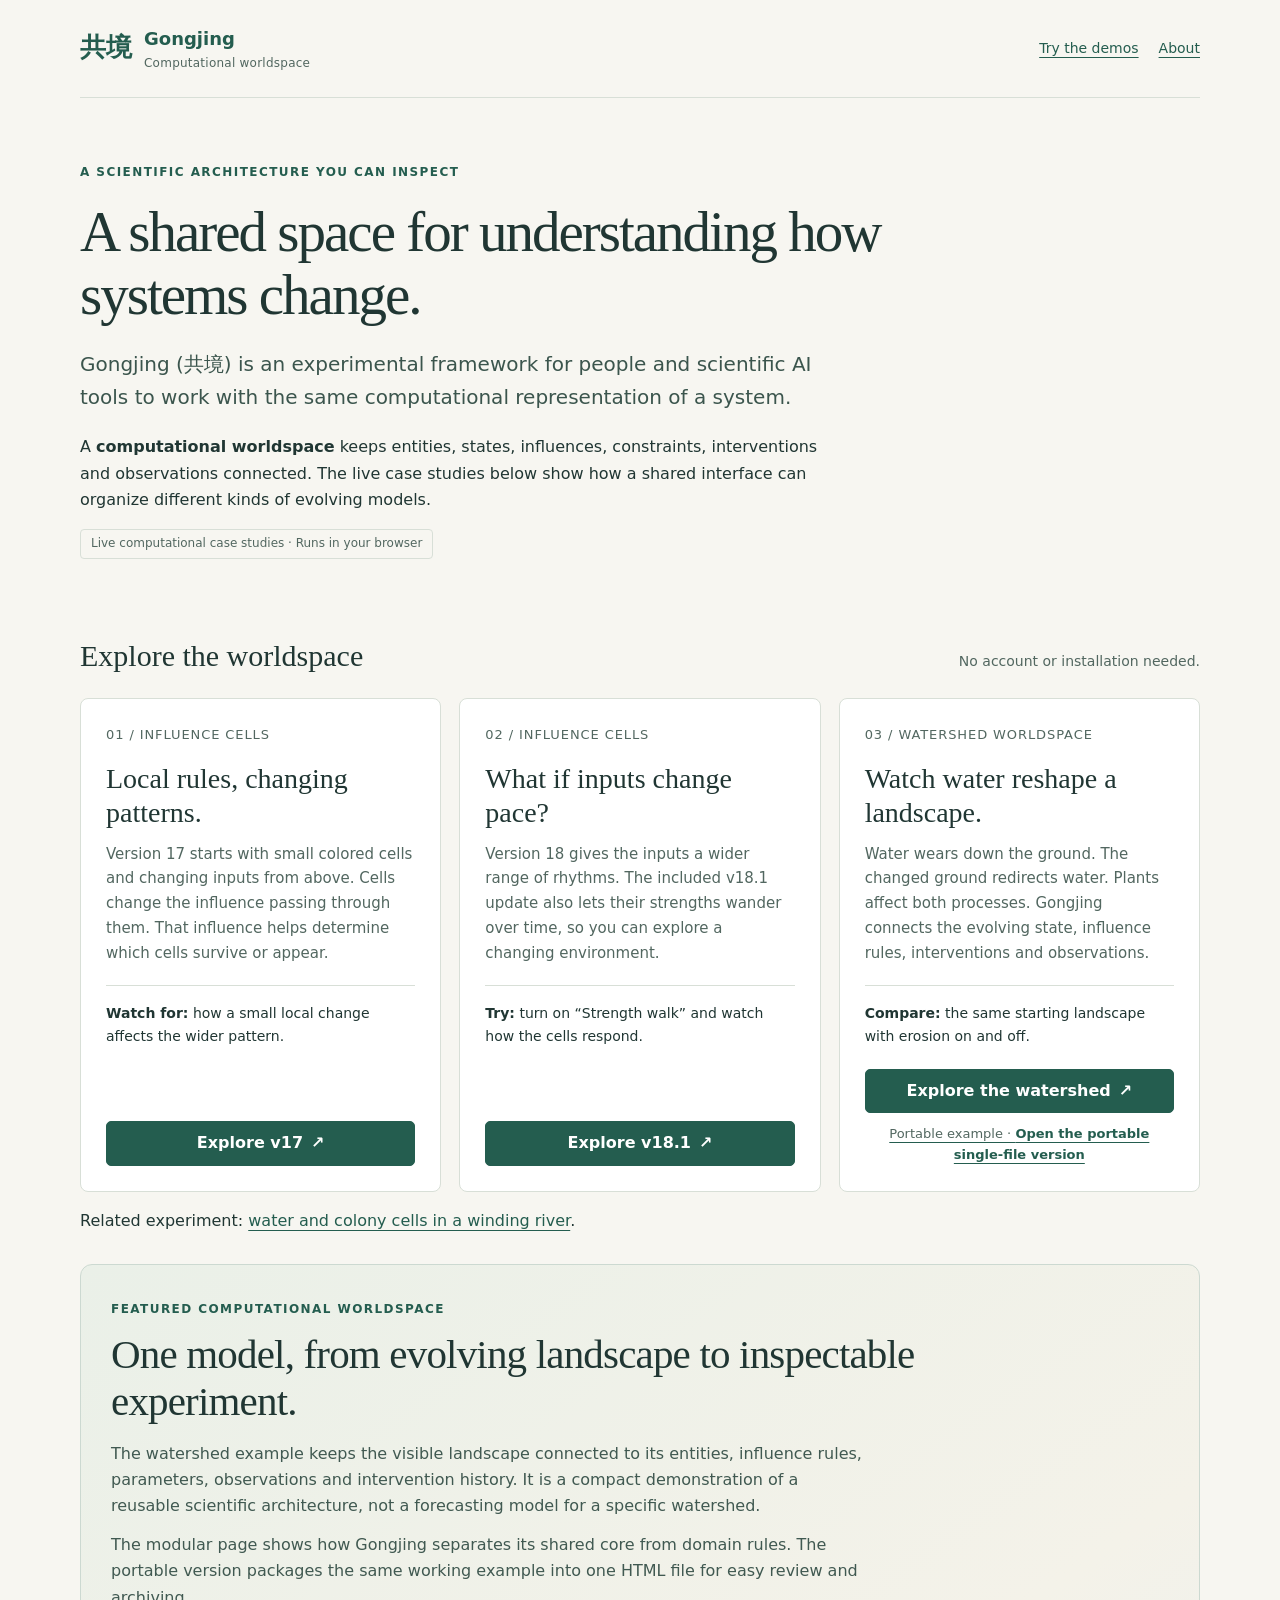
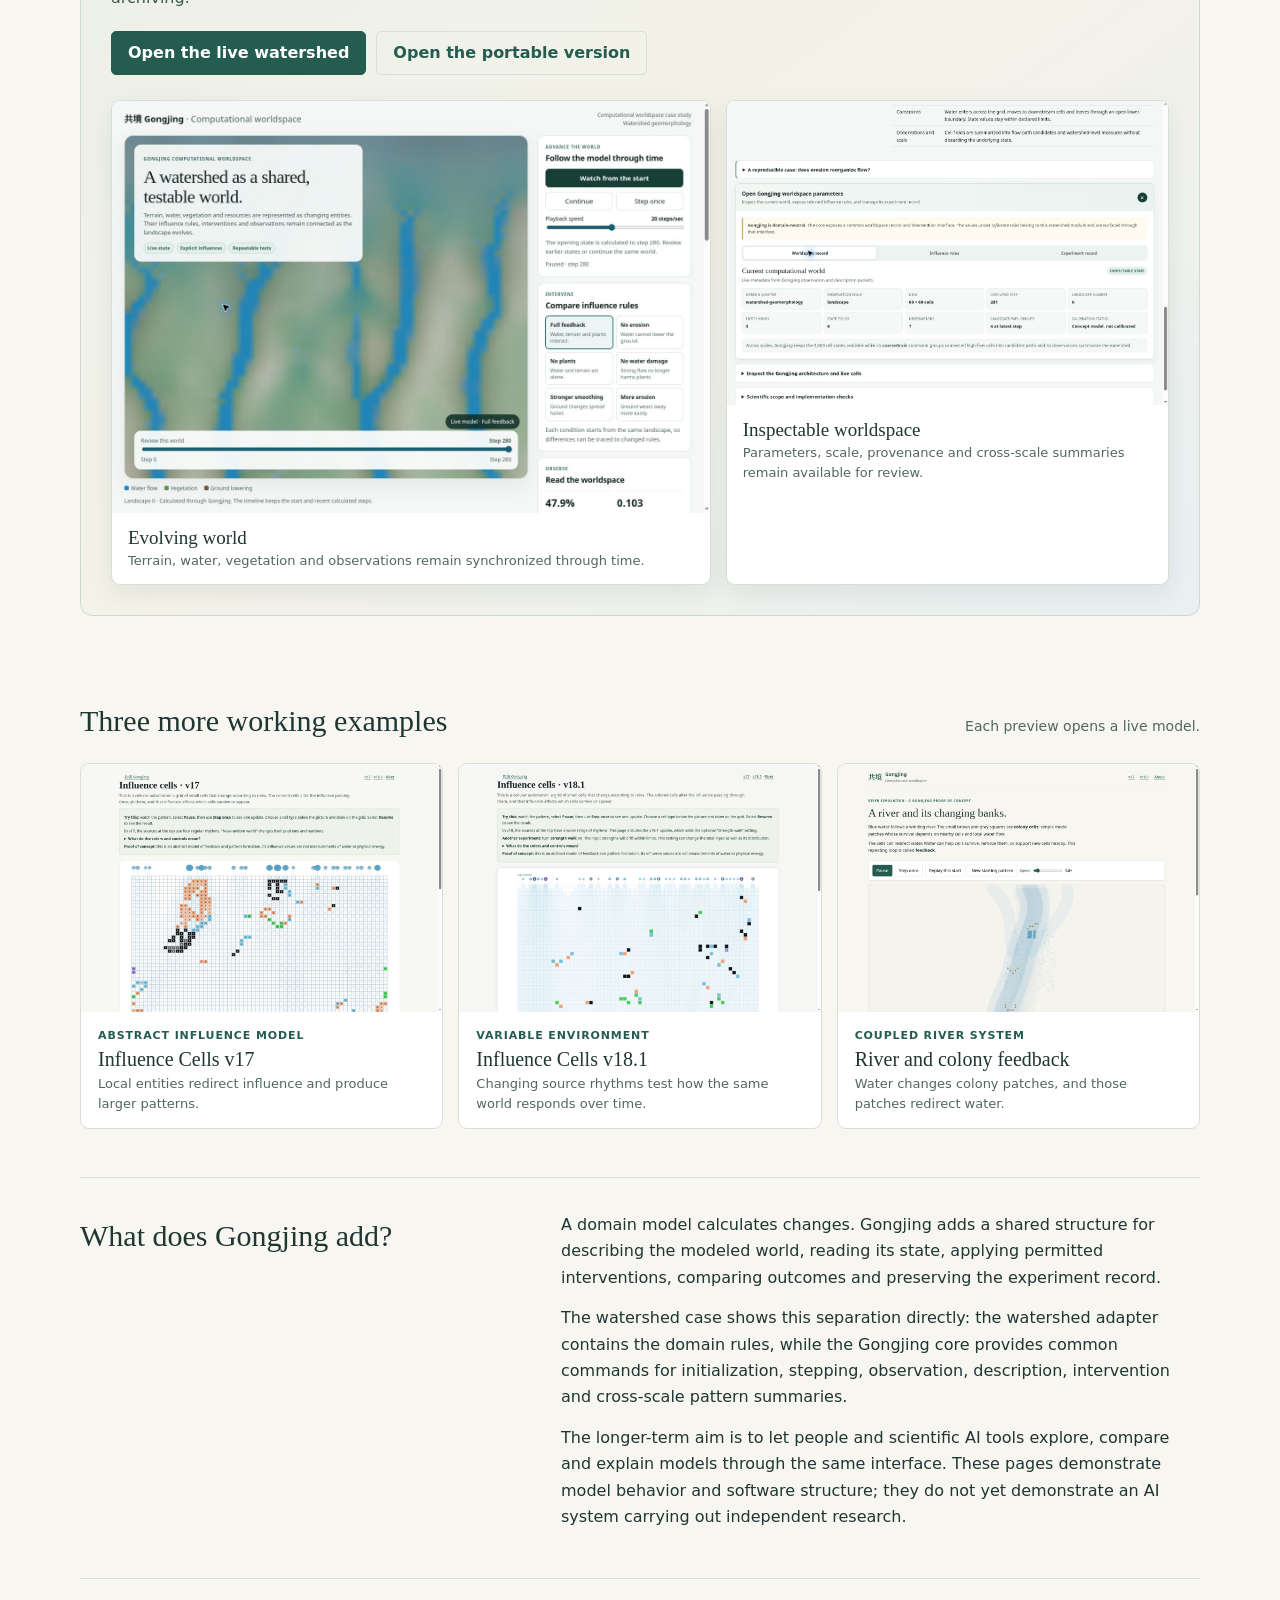
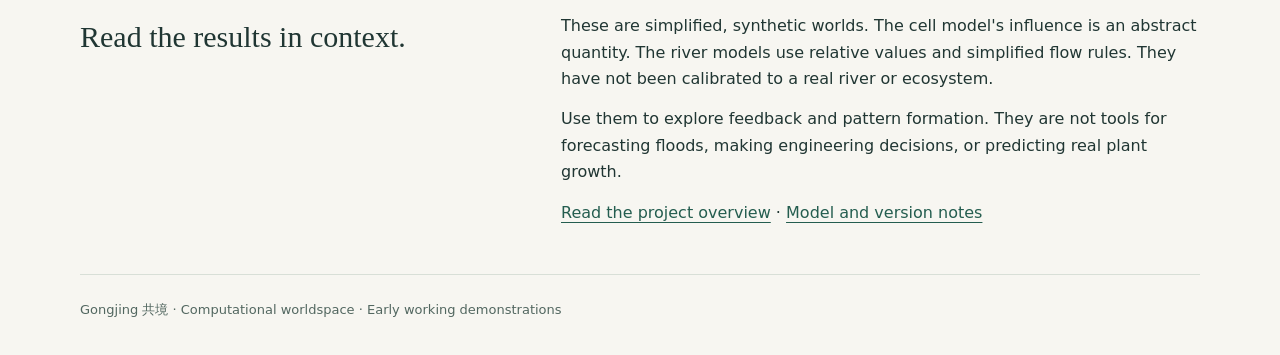
==== commit 7f5ad4ef: "Scale demo preview images within their cards" ====
--- a/index.html
+++ b/index.html
@@ -1,6 +1,6 @@
 <!doctype html>
 <html lang="en">
-<head><meta charset="utf-8"><meta name="viewport" content="width=device-width,initial-scale=1"><meta name="description" content="Explore Gongjing (共境), a shared computational worldspace, through interactive influence-cell and watershed simulations."><title>Gongjing 共境 | Computational worldspace</title><link rel="icon" href="favicon.svg" type="image/svg+xml"><link rel="stylesheet" href="styles.css?v=20260907-2"></head>
+<head><meta charset="utf-8"><meta name="viewport" content="width=device-width,initial-scale=1"><meta name="description" content="Explore Gongjing (共境), a shared computational worldspace, through interactive influence-cell and watershed simulations."><title>Gongjing 共境 | Computational worldspace</title><link rel="icon" href="favicon.svg" type="image/svg+xml"><link rel="stylesheet" href="styles.css?v=20260907-3"></head>
 <body>
 <header class="site-header"><a class="brand" href="index.html"><span class="brand-mark" lang="zh">共境</span><span>Gongjing<small>Computational worldspace</small></span></a><nav aria-label="Main navigation"><a href="#demos">Try the demos</a><a href="#about">About</a></nav></header>
 <main class="home">
--- a/styles.css
+++ b/styles.css
@@ -2,6 +2,6 @@
 *{box-sizing:border-box}html{scroll-behavior:smooth}body{margin:0;background:var(--paper);color:var(--ink);font:16px/1.65 system-ui,-apple-system,BlinkMacSystemFont,"Segoe UI",sans-serif}a{color:var(--green);text-underline-offset:4px}a:hover{color:#103d33}a:focus-visible,button:focus-visible,input:focus-visible,summary:focus-visible,select:focus-visible{outline:3px solid #d9a33e;outline-offset:4px}button,input,select{font:inherit}button{cursor:pointer}button:disabled{cursor:default;opacity:.5}.site-header,main.home,.site-footer,.demo-shell{width:min(1120px,calc(100% - 40px));margin-inline:auto}.site-header{display:flex;align-items:center;justify-content:space-between;gap:16px;padding:24px 0;border-bottom:1px solid var(--line)}.brand{text-decoration:none;display:flex;gap:12px;align-items:center;font-size:18px;font-weight:700}.brand-mark{font-family:serif;color:var(--green);font-size:26px}.brand small{display:block;font-size:12px;font-weight:400;letter-spacing:.02em;color:var(--muted)}.site-header nav{display:flex;gap:20px;font-size:14px}.eyebrow{color:var(--green);text-transform:uppercase;font-size:12px;letter-spacing:.12em;font-weight:700}.hero{padding:60px 0 40px;max-width:850px}.hero h1{font-family:Georgia,"Times New Roman",serif;font-weight:400;line-height:1.1;letter-spacing:-.035em;font-size:clamp(34px,5vw,57px);margin:16px 0 22px}.hero .lead{font-size:20px;max-width:750px;color:#3b554d}.hero p{max-width:740px}.tag{display:inline-flex;padding:4px 10px;border:1px solid var(--line);border-radius:4px;font-size:12px;color:var(--muted)}.section-heading{display:flex;gap:20px;align-items:baseline;justify-content:space-between;padding-top:15px}.section-heading h2{font:400 30px Georgia,serif}.section-heading p{font-size:14px;color:var(--muted)}.demo-grid{display:grid;grid-template-columns:repeat(3,minmax(0,1fr));gap:18px}.demo-card{background:var(--white);border:1px solid var(--line);padding:25px;display:flex;flex-direction:column;border-radius:8px}.demo-card .number{font-size:13px;color:var(--muted);letter-spacing:.07em}.demo-card h3{font:400 28px/1.2 Georgia,serif;margin:17px 0 12px}.demo-card p{color:var(--muted);font-size:15px;margin:0 0 20px}.demo-card .watch{color:var(--ink);font-size:14px;border-top:1px solid var(--line);padding-top:16px}.button{display:inline-flex;justify-content:center;align-items:center;gap:8px;text-decoration:none;background:var(--green);border:1px solid var(--green);border-radius:5px;padding:10px 16px;color:white;font-weight:600;line-height:1.4}.button:hover{background:#17483c;color:white}.demo-card .button{margin-top:auto}.button.secondary{background:transparent;color:var(--green);border-color:var(--line)}.related{margin:20px 0 46px;padding:19px 22px;border-left:3px solid #a7bba6;background:#eef2e9;font-size:15px}.explanation{border-top:1px solid var(--line);padding:34px 0;display:grid;grid-template-columns:1fr 1.5fr;gap:55px}.explanation h2{font:400 30px/1.2 Georgia,serif;margin:6px 0}.explanation p{margin:0 0 14px}.explanation ul{padding-left:20px}.site-footer{border-top:1px solid var(--line);padding:24px 0 35px;font-size:13px;color:var(--muted)}.demo-shell{padding:26px 0 45px}.demo-intro{max-width:800px;margin:0 0 25px}.demo-intro h1{font:400 clamp(28px,4vw,42px)/1.15 Georgia,serif;margin:10px 0 15px}.demo-intro p{margin:9px 0}.guide{background:#edf3eb;border:1px solid #d5e1d0;padding:16px 20px;border-radius:6px;margin:20px 0;font-size:15px}.guide p{margin:5px 0}.guide ol{margin:7px 0;padding-left:23px}.controls-bar{display:flex;gap:10px;flex-wrap:wrap;align-items:center;padding:15px;background:#fff;border:1px solid var(--line);border-radius:7px;margin:15px 0}.controls-bar button{padding:8px 14px;border:1px solid var(--line);background:white;border-radius:5px;min-height:42px}.controls-bar button.primary{background:var(--green);color:white;border-color:var(--green)}.controls-bar label{display:flex;align-items:center;gap:8px;font-size:14px}.controls-bar input[type=number]{width:94px;padding:7px;border:1px solid var(--line);border-radius:4px}.controls-bar input[type=range]{width:110px;accent-color:var(--green)}.view-grid{display:grid;grid-template-columns:repeat(3,minmax(0,1fr));gap:14px}.view{margin:0;min-width:0;background:white;border:1px solid var(--line);border-radius:7px;overflow:hidden}.view canvas{display:block;width:100%;aspect-ratio:1}.view figcaption{padding:13px 16px;font-size:14px;line-height:1.5}.view figcaption b{display:block;font-size:16px}.metrics-row{display:grid;grid-template-columns:repeat(4,minmax(0,1fr));gap:12px;margin:16px 0}.metric-box{border:1px solid var(--line);border-radius:6px;background:white;padding:14px}.metric-box span{font-size:13px;color:var(--muted);display:block}.metric-box strong{font-size:23px;font-weight:500}.model-note{font-size:14px;color:var(--muted)}details.notes{border:1px solid var(--line);border-radius:6px;padding:14px 18px;margin:16px 0;background:white}summary{cursor:pointer;font-weight:600}.notes p,.notes li{font-size:14px}.trace{white-space:pre-wrap;font:12px/1.55 ui-monospace,SFMono-Regular,Consolas,monospace;color:var(--muted);max-height:180px;overflow:auto}.table-wrap{overflow:auto}table{width:100%;border-collapse:collapse;font-size:14px}th,td{padding:10px 12px;text-align:left;vertical-align:top;border-bottom:1px solid var(--line)}.legend{display:flex;flex-wrap:wrap;gap:18px;font-size:13px;color:var(--muted);margin:12px 0}.legend i{display:inline-block;width:10px;height:10px;border-radius:2px;margin-right:5px}.river-stage{background:#f5f3ee;border:1px solid var(--line);border-radius:7px;overflow:hidden}.river-stage canvas{display:block;width:100%;height:620px}.running-status{font-size:14px;min-height:24px;color:var(--muted)}.toggle-row{display:flex;gap:14px;flex-wrap:wrap;font-size:14px}.toggle-row label{display:flex;gap:6px;align-items:center}
 .card-actions{display:grid;gap:10px;margin-top:auto}.demo-card .card-actions .button{margin-top:0}.standalone-link{text-align:center;font-size:13px;font-weight:650;text-decoration-thickness:1px}.standalone-link::before{content:"Portable example · ";color:var(--muted);font-weight:400}
 .watershed-feature{margin:30px 0 48px;padding:30px;background:linear-gradient(145deg,#eaf0e8,#f4f2e9 58%,#e8f0f2);border:1px solid #ccd9d1;border-radius:12px}.feature-copy{max-width:850px}.feature-copy h2{font:400 clamp(27px,4vw,41px)/1.16 Georgia,serif;letter-spacing:-.02em;margin:9px 0 15px}.feature-copy p{max-width:760px;color:#405951;margin:0 0 12px}.feature-actions{display:flex;gap:10px;flex-wrap:wrap;margin-top:20px}.screenshot-grid{display:grid;grid-template-columns:minmax(0,1.15fr) minmax(0,.85fr);gap:15px;margin-top:25px;min-width:0}.screenshot-card{min-width:0;text-decoration:none;color:inherit}.screenshot-card figure{height:100%;min-width:0;margin:0;background:white;border:1px solid var(--line);border-radius:9px;overflow:hidden;box-shadow:0 8px 24px rgb(25 56 48 / 8%);transition:transform .18s ease,box-shadow .18s ease}.screenshot-card:hover figure{transform:translateY(-2px);box-shadow:0 12px 28px rgb(25 56 48 / 13%)}.screenshot-card img{display:block;width:100%;max-width:100%;height:auto;aspect-ratio:1346/926;object-fit:cover;object-position:top}.screenshot-card figcaption{display:grid;gap:2px;padding:14px 16px}.screenshot-card figcaption b{font:400 19px Georgia,serif;color:var(--ink)}.screenshot-card figcaption span{font-size:13px;line-height:1.5;color:var(--muted)}
-.demo-previews{margin:0 0 48px}.preview-grid{display:grid;grid-template-columns:repeat(3,minmax(0,1fr));gap:15px}.preview-card{min-width:0;text-decoration:none;color:inherit}.preview-card figure{height:100%;margin:0;background:var(--white);border:1px solid var(--line);border-radius:9px;overflow:hidden;transition:transform .18s ease,box-shadow .18s ease}.preview-card:hover figure{transform:translateY(-2px);box-shadow:0 10px 25px rgb(25 56 48 / 11%)}.preview-card img{display:block;width:100%;max-width:100%;aspect-ratio:1348/925;object-fit:cover;object-position:top}.preview-card figcaption{display:grid;gap:3px;padding:15px 17px}.preview-card figcaption b{font:400 20px Georgia,serif;color:var(--ink)}.preview-card figcaption>span:last-child{font-size:13px;line-height:1.5;color:var(--muted)}.preview-label{color:var(--green);font-size:11px;text-transform:uppercase;letter-spacing:.08em;font-weight:700}
+.demo-previews{margin:0 0 48px}.preview-grid{display:grid;grid-template-columns:repeat(3,minmax(0,1fr));gap:15px}.preview-card{min-width:0;text-decoration:none;color:inherit}.preview-card figure{height:100%;margin:0;background:var(--white);border:1px solid var(--line);border-radius:9px;overflow:hidden;transition:transform .18s ease,box-shadow .18s ease}.preview-card:hover figure{transform:translateY(-2px);box-shadow:0 10px 25px rgb(25 56 48 / 11%)}.preview-card img{display:block;width:100%;max-width:100%;height:auto;aspect-ratio:1348/925;object-fit:cover;object-position:top}.preview-card figcaption{display:grid;gap:3px;padding:15px 17px}.preview-card figcaption b{font:400 20px Georgia,serif;color:var(--ink)}.preview-card figcaption>span:last-child{font-size:13px;line-height:1.5;color:var(--muted)}.preview-label{color:var(--green);font-size:11px;text-transform:uppercase;letter-spacing:.08em;font-weight:700}
 @media(max-width:760px){.demo-grid,.view-grid,.screenshot-grid,.preview-grid{grid-template-columns:1fr}.demo-card{padding:23px}.hero{padding:35px 0 25px}.hero .lead{font-size:18px}.explanation{grid-template-columns:1fr;gap:16px}.section-heading{display:block}.section-heading p{margin-top:-12px}.site-header nav{gap:12px}.brand small{max-width:130px}.metrics-row{grid-template-columns:repeat(2,minmax(0,1fr))}.river-stage canvas{height:520px}.view canvas{max-height:450px}.site-header,main.home,.site-footer,.demo-shell{width:calc(100% - 28px)}.watershed-feature{padding:22px;margin-bottom:36px}.feature-actions{display:grid}.feature-actions .button{width:100%}}
 @media(prefers-reduced-motion:reduce){html{scroll-behavior:auto}}
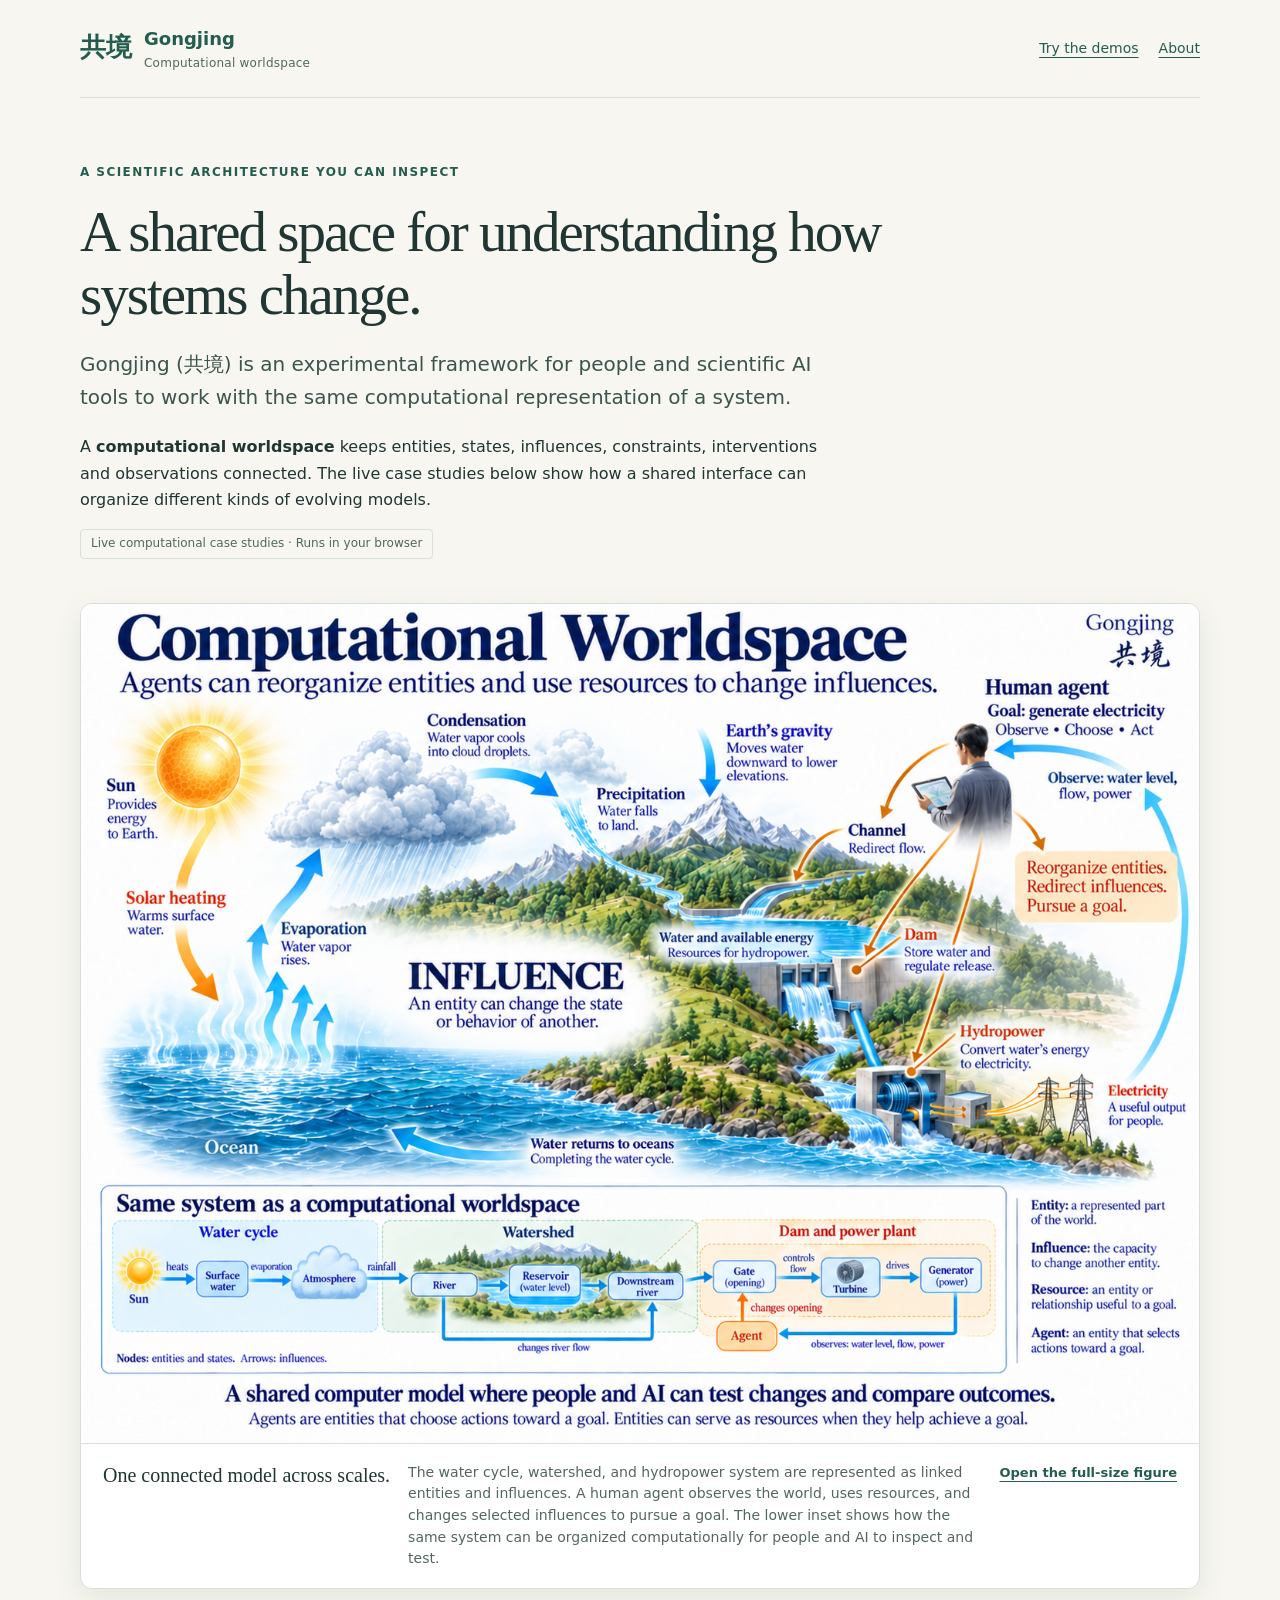
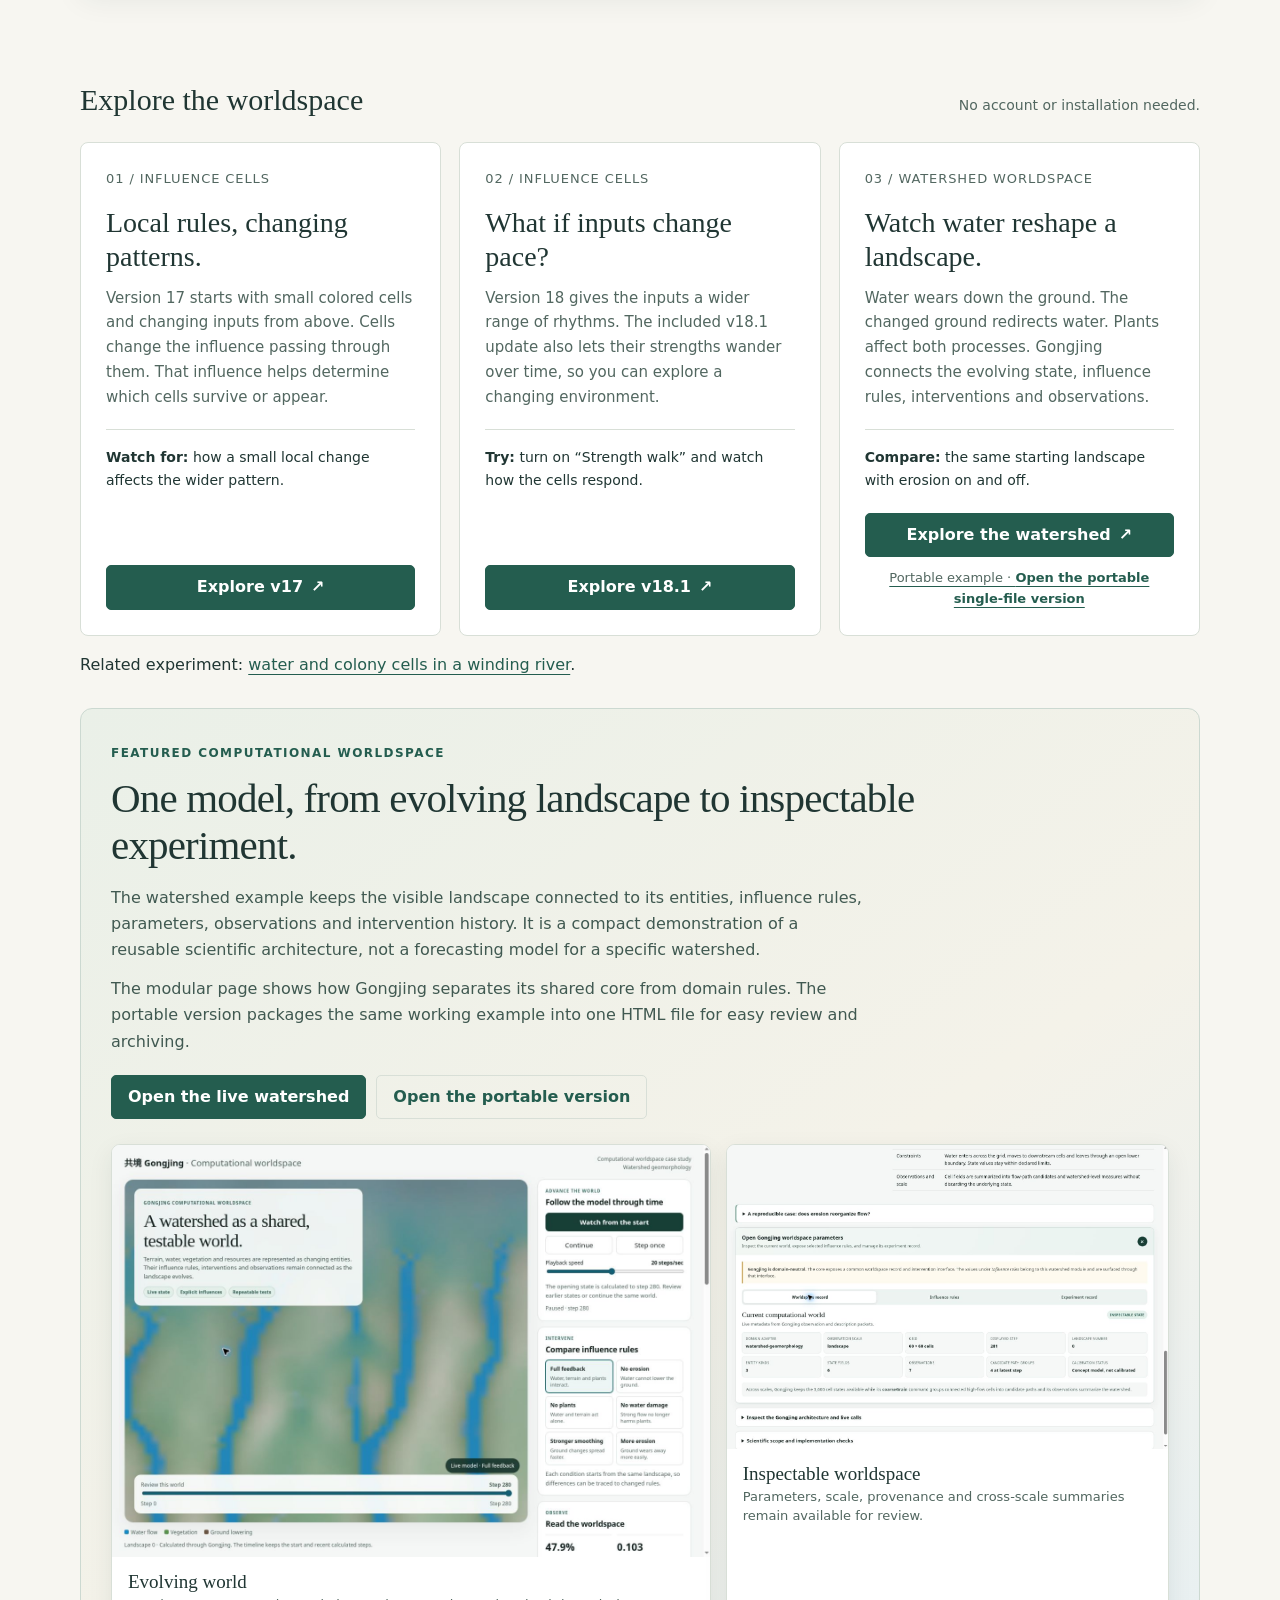
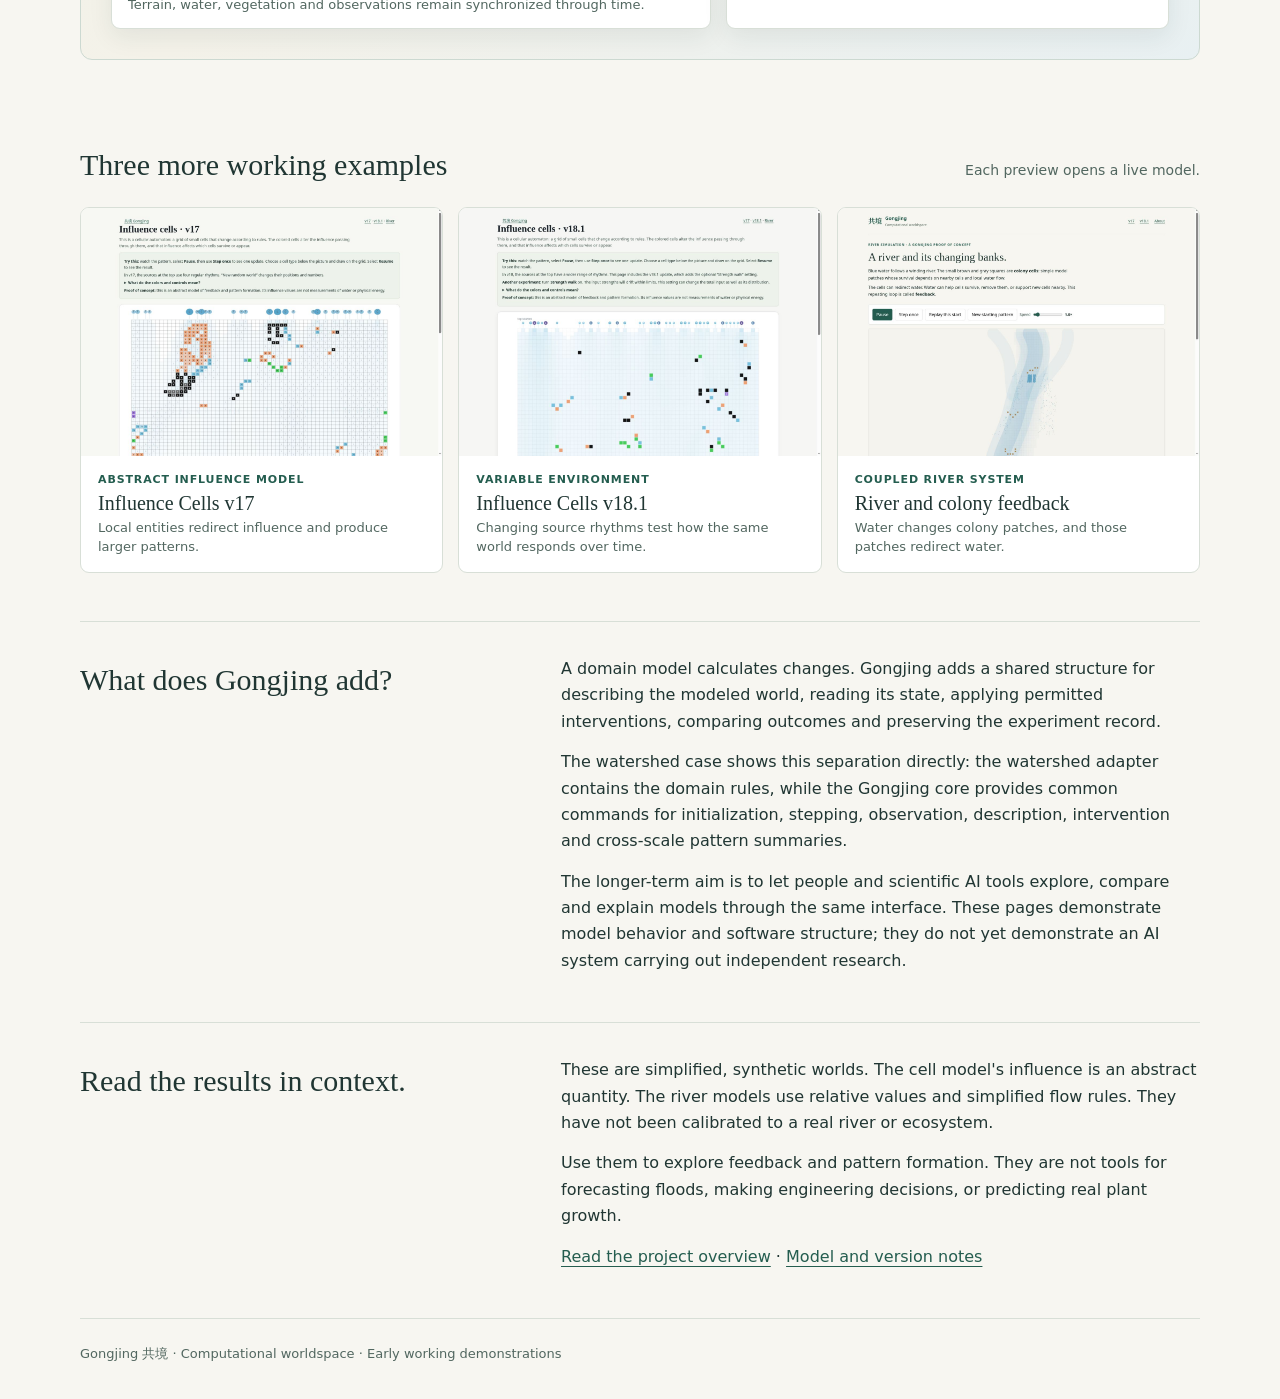
==== commit c96ad71a: "Add computational worldspace overview figure" ====
--- a/index.html
+++ b/index.html
@@ -1,10 +1,11 @@
 <!doctype html>
 <html lang="en">
-<head><meta charset="utf-8"><meta name="viewport" content="width=device-width,initial-scale=1"><meta name="description" content="Explore Gongjing (共境), a shared computational worldspace, through interactive influence-cell and watershed simulations."><title>Gongjing 共境 | Computational worldspace</title><link rel="icon" href="favicon.svg" type="image/svg+xml"><link rel="stylesheet" href="styles.css?v=20260907-3"></head>
+<head><meta charset="utf-8"><meta name="viewport" content="width=device-width,initial-scale=1"><meta name="description" content="Explore Gongjing (共境), a shared computational worldspace, through interactive influence-cell and watershed simulations."><title>Gongjing 共境 | Computational worldspace</title><link rel="icon" href="favicon.svg" type="image/svg+xml"><link rel="stylesheet" href="styles.css?v=20260907-4"></head>
 <body>
 <header class="site-header"><a class="brand" href="index.html"><span class="brand-mark" lang="zh">共境</span><span>Gongjing<small>Computational worldspace</small></span></a><nav aria-label="Main navigation"><a href="#demos">Try the demos</a><a href="#about">About</a></nav></header>
 <main class="home">
 <section class="hero"><span class="eyebrow">A scientific architecture you can inspect</span><h1>A shared space for understanding how systems change.</h1><p class="lead">Gongjing (<span lang="zh">共境</span>) is an experimental framework for people and scientific AI tools to work with the same computational representation of a system.</p><p>A <b>computational worldspace</b> keeps entities, states, influences, constraints, interventions and observations connected. The live case studies below show how a shared interface can organize different kinds of evolving models.</p><span class="tag">Live computational case studies · Runs in your browser</span></section>
+<figure class="concept-overview"><a href="assets/gongjing-computational-worldspace.png" aria-label="Open the full-size computational worldspace figure"><img src="assets/gongjing-computational-worldspace.png" alt="Computational worldspace illustrated through the water cycle, a watershed, and a hydropower system. Natural influences connect water, sunlight, gravity, land, and infrastructure. A human agent observes conditions and changes water flow through a channel and dam." width="1448" height="1086"></a><figcaption><b>One connected model across scales.</b><span>The water cycle, watershed, and hydropower system are represented as linked entities and influences. A human agent observes the world, uses resources, and changes selected influences to pursue a goal. The lower inset shows how the same system can be organized computationally for people and AI to inspect and test.</span><a href="assets/gongjing-computational-worldspace.png">Open the full-size figure</a></figcaption></figure>
 <section id="demos" aria-labelledby="demos-title"><div class="section-heading"><h2 id="demos-title">Explore the worldspace</h2><p>No account or installation needed.</p></div>
 <div class="demo-grid">
 <article class="demo-card"><span class="number">01 / INFLUENCE CELLS</span><h3>Local rules, changing patterns.</h3><p>Version 17 starts with small colored cells and changing inputs from above. Cells change the influence passing through them. That influence helps determine which cells survive or appear.</p><p class="watch"><b>Watch for:</b> how a small local change affects the wider pattern.</p><a class="button" href="v17.html">Explore v17 <span aria-hidden="true">↗</span></a></article>
--- a/styles.css
+++ b/styles.css
@@ -1,7 +1,8 @@
 :root{color-scheme:light;--paper:#f7f6f1;--ink:#203633;--muted:#526760;--line:#d8dfd7;--green:#245d4f;--white:#fff;--blue:#246c90}
 *{box-sizing:border-box}html{scroll-behavior:smooth}body{margin:0;background:var(--paper);color:var(--ink);font:16px/1.65 system-ui,-apple-system,BlinkMacSystemFont,"Segoe UI",sans-serif}a{color:var(--green);text-underline-offset:4px}a:hover{color:#103d33}a:focus-visible,button:focus-visible,input:focus-visible,summary:focus-visible,select:focus-visible{outline:3px solid #d9a33e;outline-offset:4px}button,input,select{font:inherit}button{cursor:pointer}button:disabled{cursor:default;opacity:.5}.site-header,main.home,.site-footer,.demo-shell{width:min(1120px,calc(100% - 40px));margin-inline:auto}.site-header{display:flex;align-items:center;justify-content:space-between;gap:16px;padding:24px 0;border-bottom:1px solid var(--line)}.brand{text-decoration:none;display:flex;gap:12px;align-items:center;font-size:18px;font-weight:700}.brand-mark{font-family:serif;color:var(--green);font-size:26px}.brand small{display:block;font-size:12px;font-weight:400;letter-spacing:.02em;color:var(--muted)}.site-header nav{display:flex;gap:20px;font-size:14px}.eyebrow{color:var(--green);text-transform:uppercase;font-size:12px;letter-spacing:.12em;font-weight:700}.hero{padding:60px 0 40px;max-width:850px}.hero h1{font-family:Georgia,"Times New Roman",serif;font-weight:400;line-height:1.1;letter-spacing:-.035em;font-size:clamp(34px,5vw,57px);margin:16px 0 22px}.hero .lead{font-size:20px;max-width:750px;color:#3b554d}.hero p{max-width:740px}.tag{display:inline-flex;padding:4px 10px;border:1px solid var(--line);border-radius:4px;font-size:12px;color:var(--muted)}.section-heading{display:flex;gap:20px;align-items:baseline;justify-content:space-between;padding-top:15px}.section-heading h2{font:400 30px Georgia,serif}.section-heading p{font-size:14px;color:var(--muted)}.demo-grid{display:grid;grid-template-columns:repeat(3,minmax(0,1fr));gap:18px}.demo-card{background:var(--white);border:1px solid var(--line);padding:25px;display:flex;flex-direction:column;border-radius:8px}.demo-card .number{font-size:13px;color:var(--muted);letter-spacing:.07em}.demo-card h3{font:400 28px/1.2 Georgia,serif;margin:17px 0 12px}.demo-card p{color:var(--muted);font-size:15px;margin:0 0 20px}.demo-card .watch{color:var(--ink);font-size:14px;border-top:1px solid var(--line);padding-top:16px}.button{display:inline-flex;justify-content:center;align-items:center;gap:8px;text-decoration:none;background:var(--green);border:1px solid var(--green);border-radius:5px;padding:10px 16px;color:white;font-weight:600;line-height:1.4}.button:hover{background:#17483c;color:white}.demo-card .button{margin-top:auto}.button.secondary{background:transparent;color:var(--green);border-color:var(--line)}.related{margin:20px 0 46px;padding:19px 22px;border-left:3px solid #a7bba6;background:#eef2e9;font-size:15px}.explanation{border-top:1px solid var(--line);padding:34px 0;display:grid;grid-template-columns:1fr 1.5fr;gap:55px}.explanation h2{font:400 30px/1.2 Georgia,serif;margin:6px 0}.explanation p{margin:0 0 14px}.explanation ul{padding-left:20px}.site-footer{border-top:1px solid var(--line);padding:24px 0 35px;font-size:13px;color:var(--muted)}.demo-shell{padding:26px 0 45px}.demo-intro{max-width:800px;margin:0 0 25px}.demo-intro h1{font:400 clamp(28px,4vw,42px)/1.15 Georgia,serif;margin:10px 0 15px}.demo-intro p{margin:9px 0}.guide{background:#edf3eb;border:1px solid #d5e1d0;padding:16px 20px;border-radius:6px;margin:20px 0;font-size:15px}.guide p{margin:5px 0}.guide ol{margin:7px 0;padding-left:23px}.controls-bar{display:flex;gap:10px;flex-wrap:wrap;align-items:center;padding:15px;background:#fff;border:1px solid var(--line);border-radius:7px;margin:15px 0}.controls-bar button{padding:8px 14px;border:1px solid var(--line);background:white;border-radius:5px;min-height:42px}.controls-bar button.primary{background:var(--green);color:white;border-color:var(--green)}.controls-bar label{display:flex;align-items:center;gap:8px;font-size:14px}.controls-bar input[type=number]{width:94px;padding:7px;border:1px solid var(--line);border-radius:4px}.controls-bar input[type=range]{width:110px;accent-color:var(--green)}.view-grid{display:grid;grid-template-columns:repeat(3,minmax(0,1fr));gap:14px}.view{margin:0;min-width:0;background:white;border:1px solid var(--line);border-radius:7px;overflow:hidden}.view canvas{display:block;width:100%;aspect-ratio:1}.view figcaption{padding:13px 16px;font-size:14px;line-height:1.5}.view figcaption b{display:block;font-size:16px}.metrics-row{display:grid;grid-template-columns:repeat(4,minmax(0,1fr));gap:12px;margin:16px 0}.metric-box{border:1px solid var(--line);border-radius:6px;background:white;padding:14px}.metric-box span{font-size:13px;color:var(--muted);display:block}.metric-box strong{font-size:23px;font-weight:500}.model-note{font-size:14px;color:var(--muted)}details.notes{border:1px solid var(--line);border-radius:6px;padding:14px 18px;margin:16px 0;background:white}summary{cursor:pointer;font-weight:600}.notes p,.notes li{font-size:14px}.trace{white-space:pre-wrap;font:12px/1.55 ui-monospace,SFMono-Regular,Consolas,monospace;color:var(--muted);max-height:180px;overflow:auto}.table-wrap{overflow:auto}table{width:100%;border-collapse:collapse;font-size:14px}th,td{padding:10px 12px;text-align:left;vertical-align:top;border-bottom:1px solid var(--line)}.legend{display:flex;flex-wrap:wrap;gap:18px;font-size:13px;color:var(--muted);margin:12px 0}.legend i{display:inline-block;width:10px;height:10px;border-radius:2px;margin-right:5px}.river-stage{background:#f5f3ee;border:1px solid var(--line);border-radius:7px;overflow:hidden}.river-stage canvas{display:block;width:100%;height:620px}.running-status{font-size:14px;min-height:24px;color:var(--muted)}.toggle-row{display:flex;gap:14px;flex-wrap:wrap;font-size:14px}.toggle-row label{display:flex;gap:6px;align-items:center}
+.concept-overview{margin:4px 0 54px;background:var(--white);border:1px solid var(--line);border-radius:12px;overflow:hidden;box-shadow:0 10px 30px rgb(25 56 48 / 8%)}.concept-overview>a{display:block}.concept-overview img{display:block;width:100%;max-width:100%;height:auto}.concept-overview figcaption{display:grid;grid-template-columns:auto minmax(0,1fr) auto;gap:14px 18px;align-items:start;padding:18px 22px;border-top:1px solid var(--line)}.concept-overview figcaption b{font:400 20px/1.35 Georgia,serif}.concept-overview figcaption span{font-size:14px;line-height:1.55;color:var(--muted)}.concept-overview figcaption a{font-size:13px;font-weight:650;white-space:nowrap}
 .card-actions{display:grid;gap:10px;margin-top:auto}.demo-card .card-actions .button{margin-top:0}.standalone-link{text-align:center;font-size:13px;font-weight:650;text-decoration-thickness:1px}.standalone-link::before{content:"Portable example · ";color:var(--muted);font-weight:400}
 .watershed-feature{margin:30px 0 48px;padding:30px;background:linear-gradient(145deg,#eaf0e8,#f4f2e9 58%,#e8f0f2);border:1px solid #ccd9d1;border-radius:12px}.feature-copy{max-width:850px}.feature-copy h2{font:400 clamp(27px,4vw,41px)/1.16 Georgia,serif;letter-spacing:-.02em;margin:9px 0 15px}.feature-copy p{max-width:760px;color:#405951;margin:0 0 12px}.feature-actions{display:flex;gap:10px;flex-wrap:wrap;margin-top:20px}.screenshot-grid{display:grid;grid-template-columns:minmax(0,1.15fr) minmax(0,.85fr);gap:15px;margin-top:25px;min-width:0}.screenshot-card{min-width:0;text-decoration:none;color:inherit}.screenshot-card figure{height:100%;min-width:0;margin:0;background:white;border:1px solid var(--line);border-radius:9px;overflow:hidden;box-shadow:0 8px 24px rgb(25 56 48 / 8%);transition:transform .18s ease,box-shadow .18s ease}.screenshot-card:hover figure{transform:translateY(-2px);box-shadow:0 12px 28px rgb(25 56 48 / 13%)}.screenshot-card img{display:block;width:100%;max-width:100%;height:auto;aspect-ratio:1346/926;object-fit:cover;object-position:top}.screenshot-card figcaption{display:grid;gap:2px;padding:14px 16px}.screenshot-card figcaption b{font:400 19px Georgia,serif;color:var(--ink)}.screenshot-card figcaption span{font-size:13px;line-height:1.5;color:var(--muted)}
 .demo-previews{margin:0 0 48px}.preview-grid{display:grid;grid-template-columns:repeat(3,minmax(0,1fr));gap:15px}.preview-card{min-width:0;text-decoration:none;color:inherit}.preview-card figure{height:100%;margin:0;background:var(--white);border:1px solid var(--line);border-radius:9px;overflow:hidden;transition:transform .18s ease,box-shadow .18s ease}.preview-card:hover figure{transform:translateY(-2px);box-shadow:0 10px 25px rgb(25 56 48 / 11%)}.preview-card img{display:block;width:100%;max-width:100%;height:auto;aspect-ratio:1348/925;object-fit:cover;object-position:top}.preview-card figcaption{display:grid;gap:3px;padding:15px 17px}.preview-card figcaption b{font:400 20px Georgia,serif;color:var(--ink)}.preview-card figcaption>span:last-child{font-size:13px;line-height:1.5;color:var(--muted)}.preview-label{color:var(--green);font-size:11px;text-transform:uppercase;letter-spacing:.08em;font-weight:700}
-@media(max-width:760px){.demo-grid,.view-grid,.screenshot-grid,.preview-grid{grid-template-columns:1fr}.demo-card{padding:23px}.hero{padding:35px 0 25px}.hero .lead{font-size:18px}.explanation{grid-template-columns:1fr;gap:16px}.section-heading{display:block}.section-heading p{margin-top:-12px}.site-header nav{gap:12px}.brand small{max-width:130px}.metrics-row{grid-template-columns:repeat(2,minmax(0,1fr))}.river-stage canvas{height:520px}.view canvas{max-height:450px}.site-header,main.home,.site-footer,.demo-shell{width:calc(100% - 28px)}.watershed-feature{padding:22px;margin-bottom:36px}.feature-actions{display:grid}.feature-actions .button{width:100%}}
+@media(max-width:760px){.demo-grid,.view-grid,.screenshot-grid,.preview-grid{grid-template-columns:1fr}.demo-card{padding:23px}.hero{padding:35px 0 25px}.hero .lead{font-size:18px}.explanation{grid-template-columns:1fr;gap:16px}.section-heading{display:block}.section-heading p{margin-top:-12px}.site-header nav{gap:12px}.brand small{max-width:130px}.metrics-row{grid-template-columns:repeat(2,minmax(0,1fr))}.river-stage canvas{height:520px}.view canvas{max-height:450px}.site-header,main.home,.site-footer,.demo-shell{width:calc(100% - 28px)}.watershed-feature{padding:22px;margin-bottom:36px}.feature-actions{display:grid}.feature-actions .button{width:100%}.concept-overview{margin-bottom:38px}.concept-overview figcaption{grid-template-columns:1fr;gap:7px}.concept-overview figcaption a{margin-top:4px}}
 @media(prefers-reduced-motion:reduce){html{scroll-behavior:auto}}
